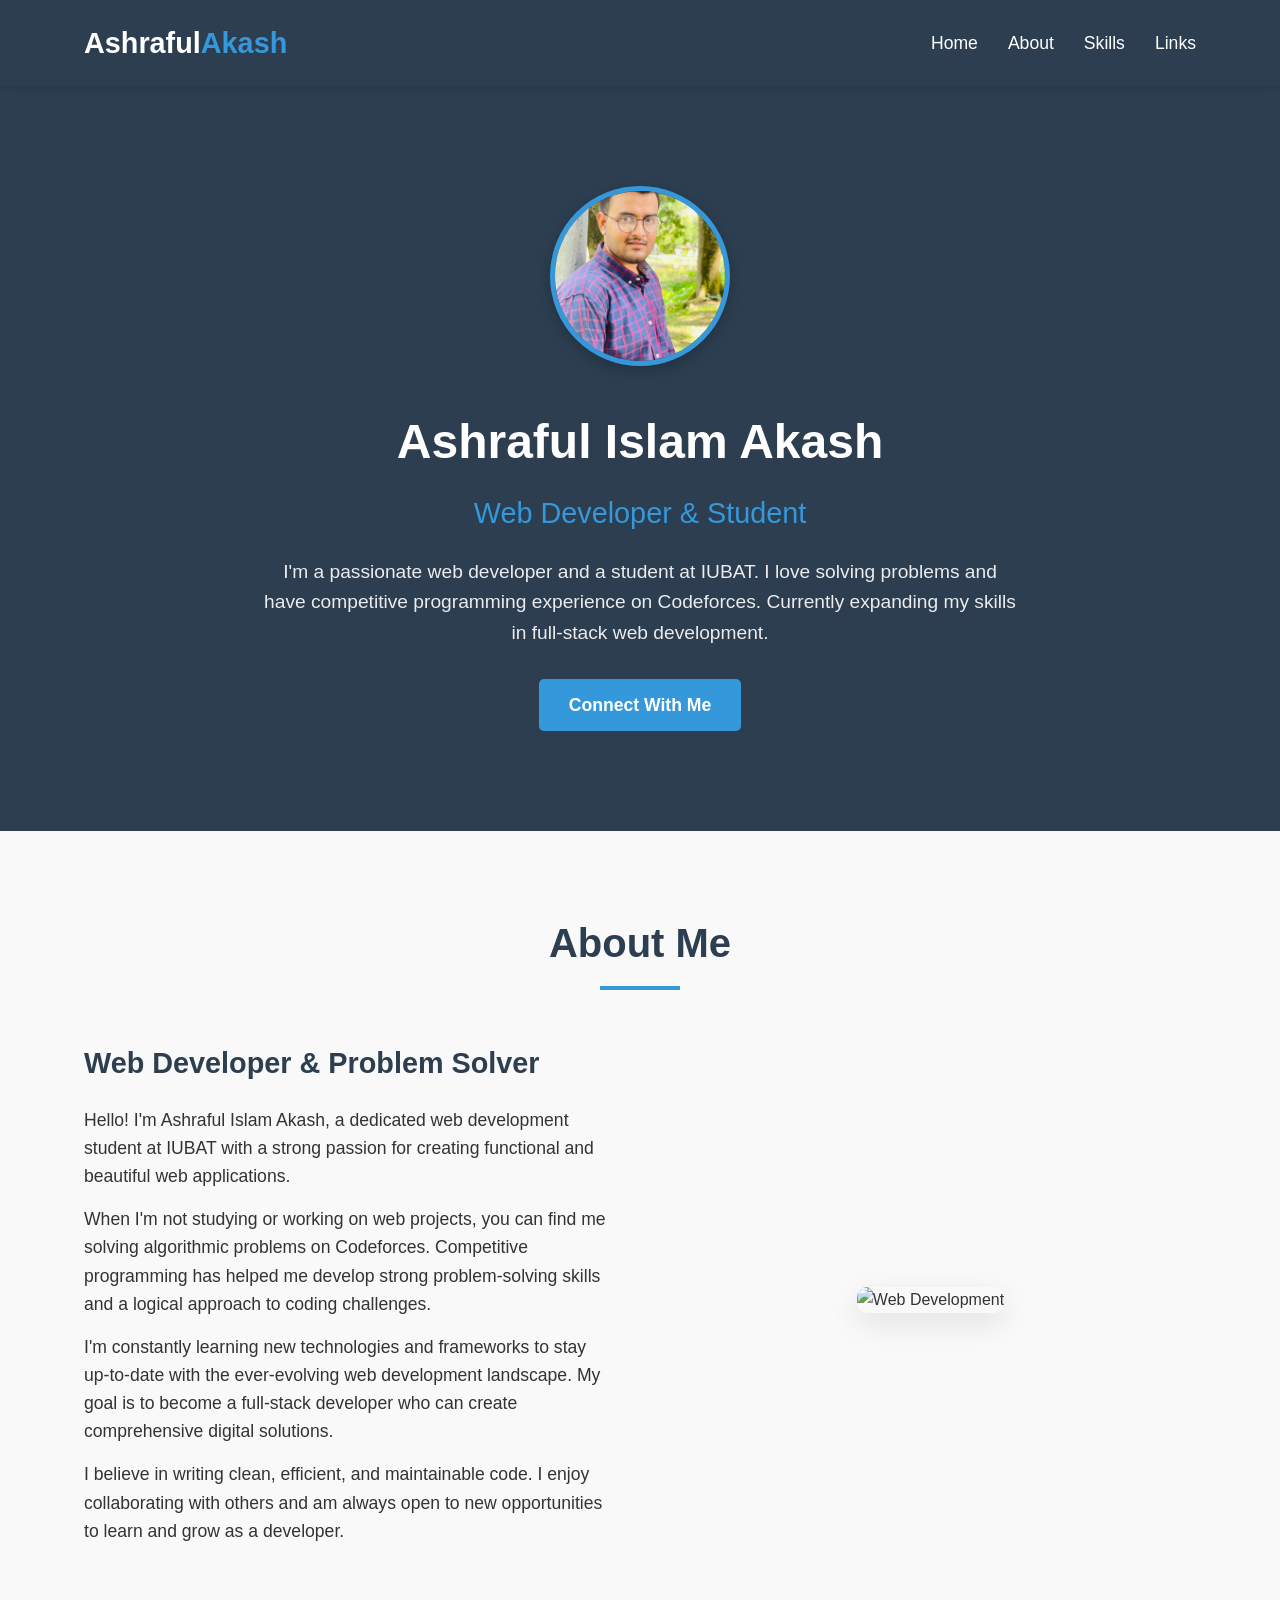
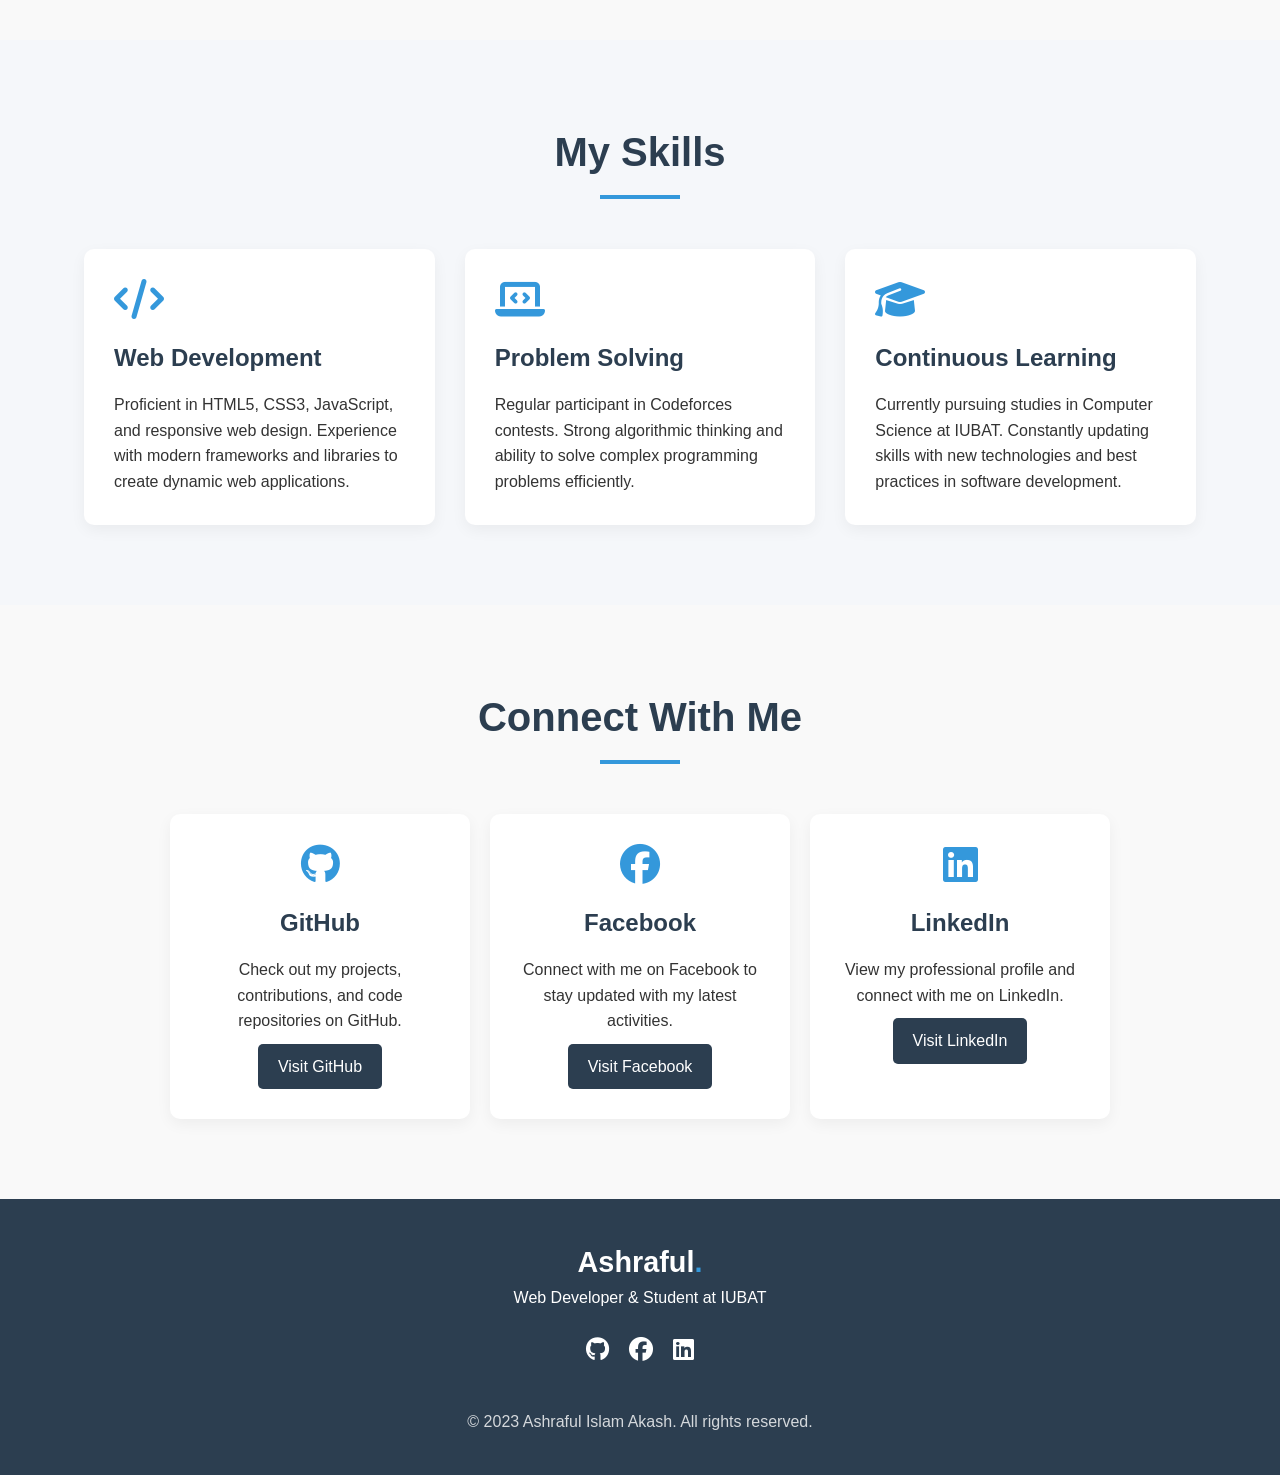
==== index.html @ 43c07199 "Update and rename portfilio.html to index.html" ====
<!DOCTYPE html>
<html lang="en">
<head>
    <meta charset="UTF-8">
    <meta name="viewport" content="width=device-width, initial-scale=1.0">
    <title>Ashraful Islam Akash | Web Developer</title>
    <link rel="stylesheet" href="https://cdnjs.cloudflare.com/ajax/libs/font-awesome/6.4.0/css/all.min.css">
    <style>
        * {
            margin: 0;
            padding: 0;
            box-sizing: border-box;
            font-family: 'Segoe UI', Tahoma, Geneva, Verdana, sans-serif;
        }

        :root {
            --primary-color: #2c3e50;
            --secondary-color: #3498db;
            --accent-color: #e74c3c;
            --light-color: #ecf0f1;
            --dark-color: #2c3e50;
        }

        body {
            line-height: 1.6;
            color: #333;
            background-color: #f9f9f9;
        }

        .container {
            width: 90%;
            max-width: 1200px;
            margin: 0 auto;
            padding: 0 20px;
        }

        /* Header & Navigation */
        header {
            background-color: var(--primary-color);
            color: white;
            padding: 20px 0;
            position: sticky;
            top: 0;
            z-index: 100;
            box-shadow: 0 2px 10px rgba(0, 0, 0, 0.1);
        }

        .header-container {
            display: flex;
            justify-content: space-between;
            align-items: center;
        }

        .logo {
            font-size: 1.8rem;
            font-weight: 700;
            color: white;
            text-decoration: none;
        }

        .logo span {
            color: var(--secondary-color);
        }

        nav ul {
            display: flex;
            list-style: none;
        }

        nav ul li {
            margin-left: 30px;
        }

        nav ul li a {
            color: white;
            text-decoration: none;
            font-weight: 500;
            transition: color 0.3s;
            font-size: 1.1rem;
        }

        nav ul li a:hover {
            color: var(--secondary-color);
        }

        .mobile-menu {
            display: none;
            font-size: 1.5rem;
            cursor: pointer;
        }

        /* Hero Section */
        .hero {
            padding: 100px 0;
            background: linear-gradient(135deg, var(--primary-color), var(--dark-color));
            color: white;
            text-align: center;
        }

        .hero-content {
            max-width: 800px;
            margin: 0 auto;
        }

        .profile-img {
            width: 180px;
            height: 180px;
            border-radius: 50%;
            object-fit: cover;
            border: 5px solid var(--secondary-color);
            margin-bottom: 30px;
            box-shadow: 0 5px 15px rgba(0, 0, 0, 0.2);
        }

        .hero h1 {
            font-size: 3rem;
            margin-bottom: 10px;
        }

        .hero h2 {
            font-size: 1.8rem;
            color: var(--secondary-color);
            margin-bottom: 20px;
            font-weight: 500;
        }

        .hero p {
            font-size: 1.2rem;
            margin-bottom: 30px;
            opacity: 0.9;
        }

        .btn {
            display: inline-block;
            background-color: var(--secondary-color);
            color: white;
            padding: 12px 30px;
            border-radius: 5px;
            text-decoration: none;
            font-weight: 600;
            transition: all 0.3s;
            border: none;
            cursor: pointer;
            font-size: 1.1rem;
        }

        .btn:hover {
            background-color: #2980b9;
            transform: translateY(-3px);
            box-shadow: 0 5px 15px rgba(0, 0, 0, 0.1);
        }

        /* Sections */
        section {
            padding: 80px 0;
        }

        .section-title {
            text-align: center;
            margin-bottom: 50px;
        }

        .section-title h2 {
            font-size: 2.5rem;
            color: var(--primary-color);
            position: relative;
            display: inline-block;
            padding-bottom: 15px;
        }

        .section-title h2::after {
            content: '';
            position: absolute;
            bottom: 0;
            left: 50%;
            transform: translateX(-50%);
            width: 80px;
            height: 4px;
            background-color: var(--secondary-color);
        }

        /* About Section */
        .about-content {
            display: flex;
            align-items: center;
            gap: 50px;
        }

        .about-text {
            flex: 1;
        }

        .about-text h3 {
            font-size: 1.8rem;
            margin-bottom: 20px;
            color: var(--primary-color);
        }

        .about-text p {
            margin-bottom: 15px;
            font-size: 1.1rem;
        }

        .about-image {
            flex: 1;
            text-align: center;
        }

        .about-image img {
            width: 100%;
            max-width: 400px;
            border-radius: 10px;
            box-shadow: 0 10px 30px rgba(0, 0, 0, 0.1);
        }

        /* Skills Section */
        .skills-container {
            display: grid;
            grid-template-columns: repeat(auto-fill, minmax(300px, 1fr));
            gap: 30px;
        }

        .skill-card {
            background-color: white;
            padding: 30px;
            border-radius: 10px;
            box-shadow: 0 5px 15px rgba(0, 0, 0, 0.05);
            transition: transform 0.3s;
        }

        .skill-card:hover {
            transform: translateY(-10px);
        }

        .skill-card i {
            font-size: 2.5rem;
            color: var(--secondary-color);
            margin-bottom: 20px;
        }

        .skill-card h3 {
            font-size: 1.5rem;
            margin-bottom: 15px;
            color: var(--primary-color);
        }

        /* Links Section */
        .links-container {
            display: flex;
            justify-content: center;
            flex-wrap: wrap;
            gap: 20px;
        }

        .link-card {
            background-color: white;
            padding: 30px;
            border-radius: 10px;
            box-shadow: 0 5px 15px rgba(0, 0, 0, 0.05);
            text-align: center;
            width: 300px;
            transition: transform 0.3s;
        }

        .link-card:hover {
            transform: translateY(-10px);
        }

        .link-card i {
            font-size: 2.5rem;
            margin-bottom: 20px;
            color: var(--secondary-color);
        }

        .link-card h3 {
            font-size: 1.5rem;
            margin-bottom: 15px;
            color: var(--primary-color);
        }

        .link-card a {
            display: inline-block;
            background-color: var(--primary-color);
            color: white;
            padding: 10px 20px;
            border-radius: 5px;
            text-decoration: none;
            transition: background-color 0.3s;
            margin-top: 10px;
        }

        .link-card a:hover {
            background-color: var(--secondary-color);
        }

        /* Footer */
        footer {
            background-color: var(--primary-color);
            color: white;
            padding: 40px 0;
            text-align: center;
        }

        .footer-content {
            display: flex;
            flex-direction: column;
            align-items: center;
        }

        .social-links {
            display: flex;
            gap: 20px;
            margin: 20px 0;
        }

        .social-links a {
            color: white;
            font-size: 1.5rem;
            transition: color 0.3s;
        }

        .social-links a:hover {
            color: var(--secondary-color);
        }

        .copyright {
            margin-top: 20px;
            opacity: 0.8;
        }

        /* Responsive Design */
        @media (max-width: 992px) {
            .about-content {
                flex-direction: column;
            }
            
            .about-image {
                order: -1;
            }
            
            .hero h1 {
                font-size: 2.5rem;
            }
            
            .hero h2 {
                font-size: 1.5rem;
            }
        }

        @media (max-width: 768px) {
            nav ul {
                display: none;
                position: absolute;
                top: 100%;
                left: 0;
                width: 100%;
                background-color: var(--primary-color);
                flex-direction: column;
                padding: 20px;
                box-shadow: 0 5px 10px rgba(0, 0, 0, 0.1);
            }
            
            nav ul.active {
                display: flex;
            }
            
            nav ul li {
                margin: 10px 0;
                margin-left: 0;
            }
            
            .mobile-menu {
                display: block;
            }
            
            .hero {
                padding: 80px 0;
            }
            
            section {
                padding: 60px 0;
            }
        }

        @media (max-width: 576px) {
            .hero h1 {
                font-size: 2rem;
            }
            
            .hero h2 {
                font-size: 1.3rem;
            }
            
            .section-title h2 {
                font-size: 2rem;
            }
            
            .link-card {
                width: 100%;
            }
        }
    </style>
</head>
<body>
    <!-- Header & Navigation -->
    <header>
        <div class="container header-container">
            <a href="#" class="logo">Ashraful<span>Akash</span></a>
            <div class="mobile-menu">
                <i class="fas fa-bars"></i>
            </div>
            <nav>
                <ul>
                    <li><a href="#home">Home</a></li>
                    <li><a href="#about">About</a></li>
                    <li><a href="#skills">Skills</a></li>
                    <li><a href="#links">Links</a></li>
                </ul>
            </nav>
        </div>
    </header>

    <!-- Hero Section -->
    <section class="hero" id="home">
        <div class="container hero-content">
            <img src="./akash.jpg" alt="Ashraful Islam Akash" class="profile-img">
            <h1>Ashraful Islam Akash</h1>
            <h2>Web Developer & Student</h2>
            <p>I'm a passionate web developer and a student at IUBAT. I love solving problems and have competitive programming experience on Codeforces. Currently expanding my skills in full-stack web development.</p>
            <a href="#links" class="btn">Connect With Me</a>
        </div>
    </section>

    <!-- About Section -->
    <section id="about">
        <div class="container">
            <div class="section-title">
                <h2>About Me</h2>
            </div>
            <div class="about-content">
                <div class="about-text">
                    <h3>Web Developer & Problem Solver</h3>
                    <p>Hello! I'm Ashraful Islam Akash, a dedicated web development student at IUBAT with a strong passion for creating functional and beautiful web applications.</p>
                    <p>When I'm not studying or working on web projects, you can find me solving algorithmic problems on Codeforces. Competitive programming has helped me develop strong problem-solving skills and a logical approach to coding challenges.</p>
                    <p>I'm constantly learning new technologies and frameworks to stay up-to-date with the ever-evolving web development landscape. My goal is to become a full-stack developer who can create comprehensive digital solutions.</p>
                    <p>I believe in writing clean, efficient, and maintainable code. I enjoy collaborating with others and am always open to new opportunities to learn and grow as a developer.</p>
                </div>
                <div class="about-image">
                    <img src="https://images.unsplash.com/photo-1517077304055-6e89abbf09b0?ixlib=rb-4.0.3&ixid=M3wxMjA3fDB8MHxwaG90by1wYWdlfHx8fGVufDB8fHx8fA%3D%3D&auto=format&fit=crop&w=1000&q=80" alt="Web Development">
                </div>
            </div>
        </div>
    </section>

    <!-- Skills Section -->
    <section id="skills" style="background-color: #f5f7fa;">
        <div class="container">
            <div class="section-title">
                <h2>My Skills</h2>
            </div>
            <div class="skills-container">
                <div class="skill-card">
                    <i class="fas fa-code"></i>
                    <h3>Web Development</h3>
                    <p>Proficient in HTML5, CSS3, JavaScript, and responsive web design. Experience with modern frameworks and libraries to create dynamic web applications.</p>
                </div>
                <div class="skill-card">
                    <i class="fas fa-laptop-code"></i>
                    <h3>Problem Solving</h3>
                    <p>Regular participant in Codeforces contests. Strong algorithmic thinking and ability to solve complex programming problems efficiently.</p>
                </div>
                <div class="skill-card">
                    <i class="fas fa-graduation-cap"></i>
                    <h3>Continuous Learning</h3>
                    <p>Currently pursuing studies in Computer Science at IUBAT. Constantly updating skills with new technologies and best practices in software development.</p>
                </div>
            </div>
        </div>
    </section>

    <!-- Links Section -->
    <section id="links">
        <div class="container">
            <div class="section-title">
                <h2>Connect With Me</h2>
            </div>
            <div class="links-container">
                <div class="link-card">
                    <i class="fab fa-github"></i>
                    <h3>GitHub</h3>
                    <p>Check out my projects, contributions, and code repositories on GitHub.</p>
                    <a href="https://github.com/Ashraful-akash467" target="_blank">Visit GitHub</a>
                </div>
                <div class="link-card">
                    <i class="fab fa-facebook"></i>
                    <h3>Facebook</h3>
                    <p>Connect with me on Facebook to stay updated with my latest activities.</p>
                    <a href="https://www.facebook.com/share/1Ar2XKt6it/" target="_blank">Visit Facebook</a>
                </div>
                <div class="link-card">
                    <i class="fab fa-linkedin"></i>
                    <h3>LinkedIn</h3>
                    <p>View my professional profile and connect with me on LinkedIn.</p>
                    <a href="https://www.linkedin.com/in/ashraful-islam-akash-387906253?utm_source=share&utm_campaign=share_via&utm_content=profile&utm_medium=android_app" target="_blank">Visit LinkedIn</a>
                </div>
            </div>
        </div>
    </section>

    <!-- Footer -->
    <footer>
        <div class="container">
            <div class="footer-content">
                <a href="#" class="logo">Ashraful<span>.</span></a>
                <p>Web Developer & Student at IUBAT</p>
                <div class="social-links">
                    <a href="https://github.com/Ashraful-akash467" target="_blank"><i class="fab fa-github"></i></a>
                    <a href="https://www.facebook.com/share/1Ar2XKt6it/" target="_blank"><i class="fab fa-facebook"></i></a>
                    <a href="https://www.linkedin.com/in/ashraful-islam-akash-387906253?utm_source=share&utm_campaign=share_via&utm_content=profile&utm_medium=android_app" target="_blank"><i class="fab fa-linkedin"></i></a>
                </div>
                <p class="copyright">&copy; 2023 Ashraful Islam Akash. All rights reserved.</p>
            </div>
        </div>
    </footer>

    <script>
        // Mobile menu toggle
        document.querySelector('.mobile-menu').addEventListener('click', function() {
            document.querySelector('nav ul').classList.toggle('active');
        });

        // Close mobile menu when clicking on a link
        document.querySelectorAll('nav ul li a').forEach(link => {
            link.addEventListener('click', function() {
                document.querySelector('nav ul').classList.remove('active');
            });
        });

        // Smooth scrolling for navigation links
        document.querySelectorAll('a[href^="#"]').forEach(anchor => {
            anchor.addEventListener('click', function(e) {
                e.preventDefault();
                
                const targetId = this.getAttribute('href');
                if(targetId === '#') return;
                
                const targetElement = document.querySelector(targetId);
                if(targetElement) {
                    window.scrollTo({
                        top: targetElement.offsetTop - 80,
                        behavior: 'smooth'
                    });
                }
            });
        });
    </script>
</body>
</html>
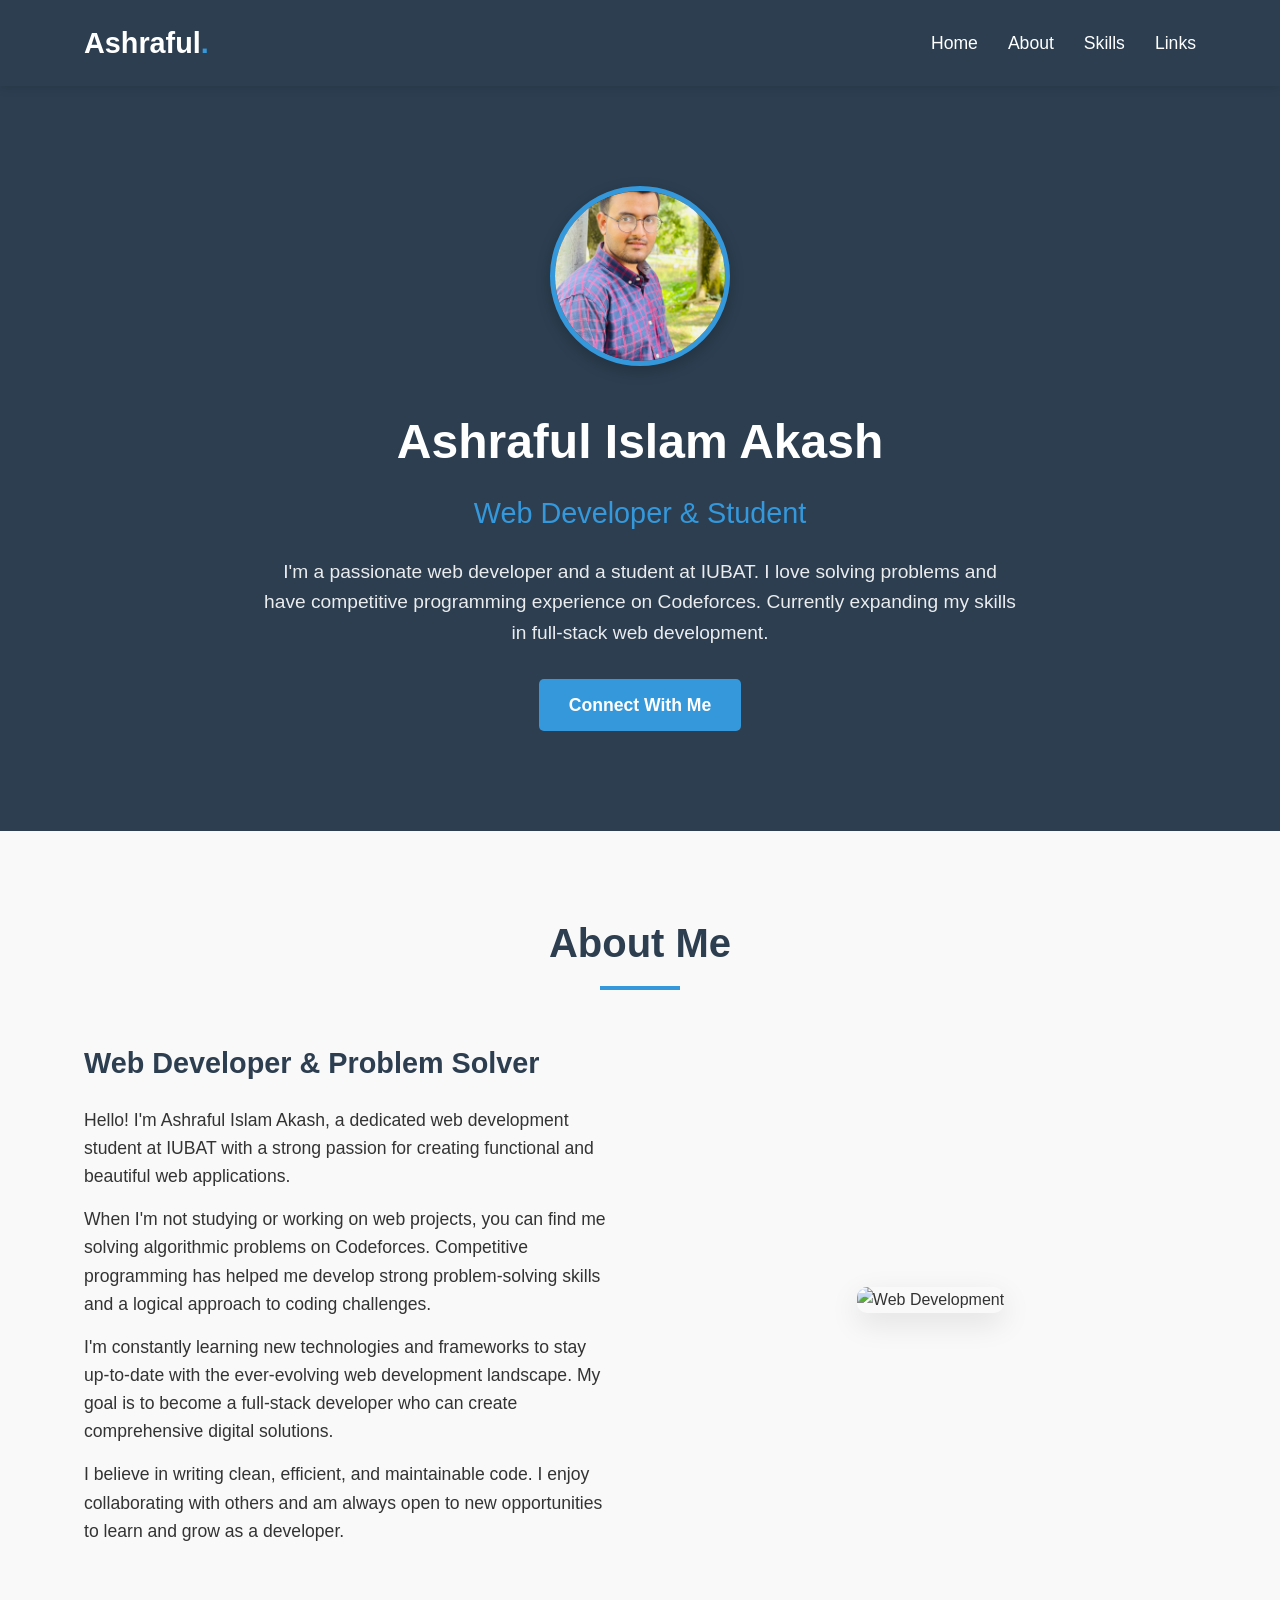
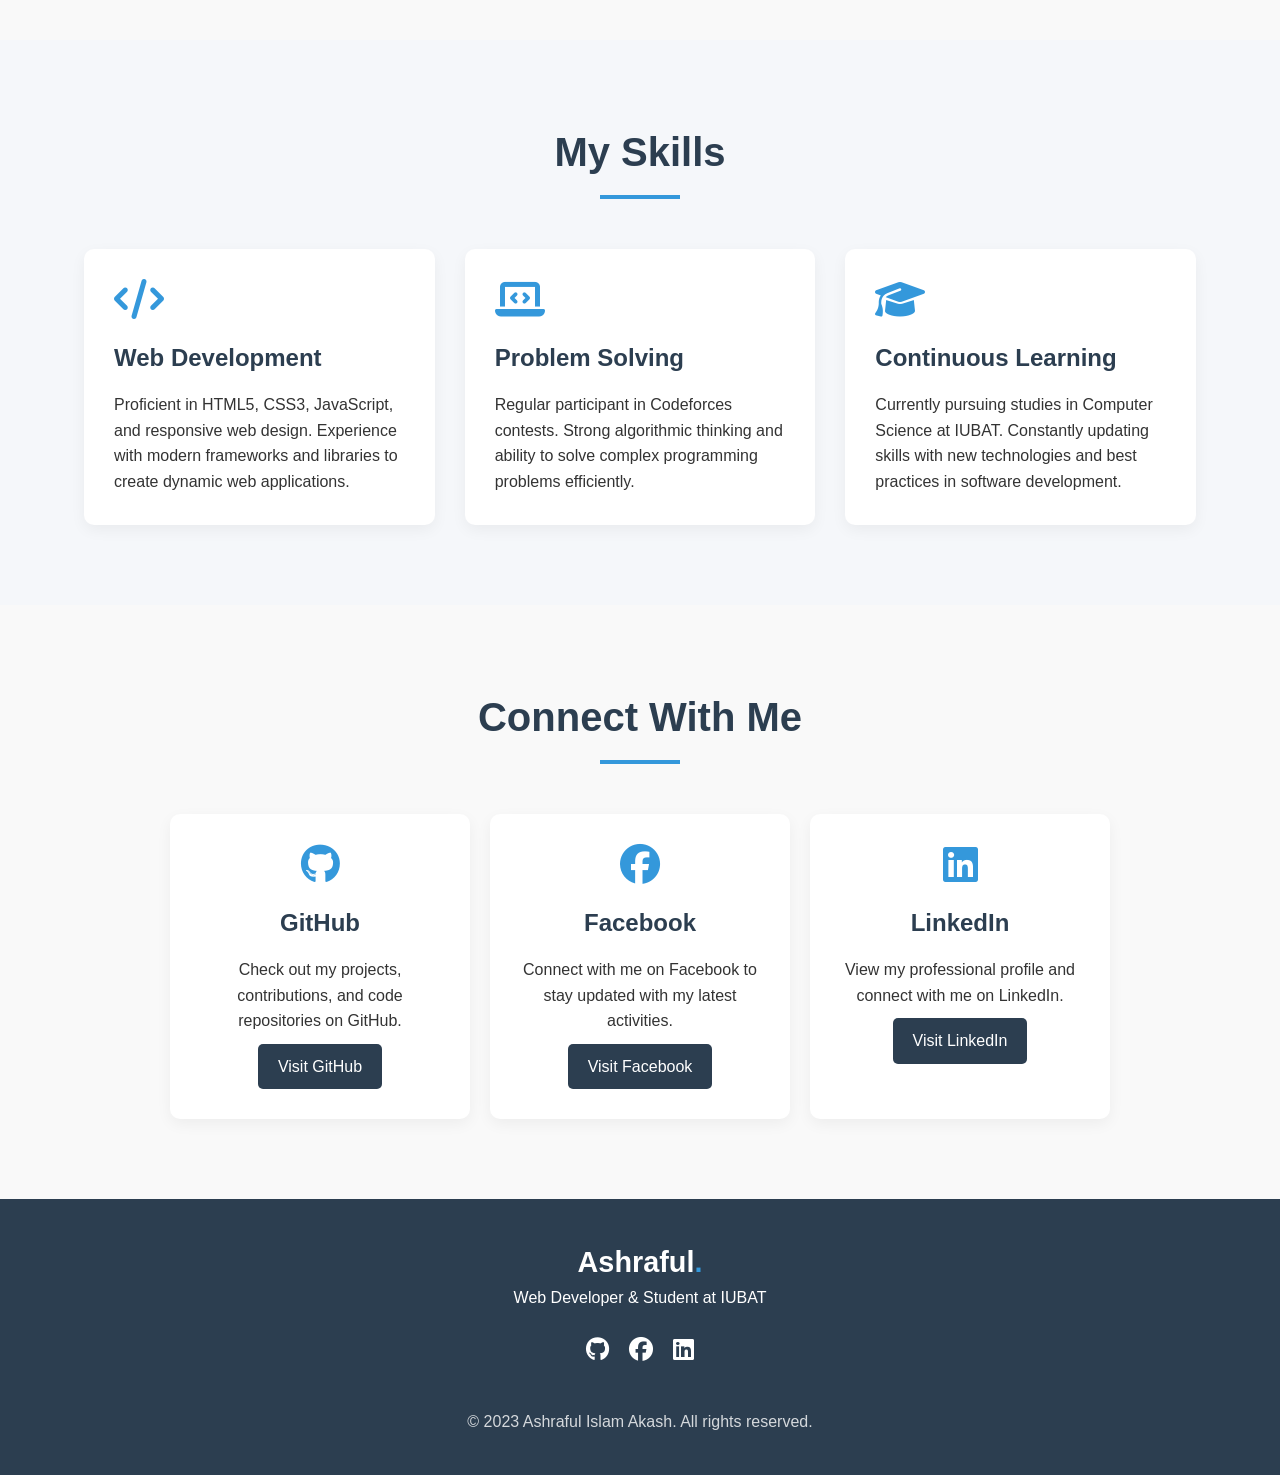
==== commit acd942e0: "Fix HTML encoding issues in index.html" ====
--- a/index.html
+++ b/index.html
@@ -405,7 +405,7 @@
     <!-- Header & Navigation -->
     <header>
         <div class="container header-container">
-            <a href="#" class="logo">Ashraful<span>Akash</span></a>
+            <a href="#" class="logo">Ashraful<span>.</span></a>
             <div class="mobile-menu">
                 <i class="fas fa-bars"></i>
             </div>
@@ -556,3 +556,4 @@
     </script>
 </body>
 </html>
+
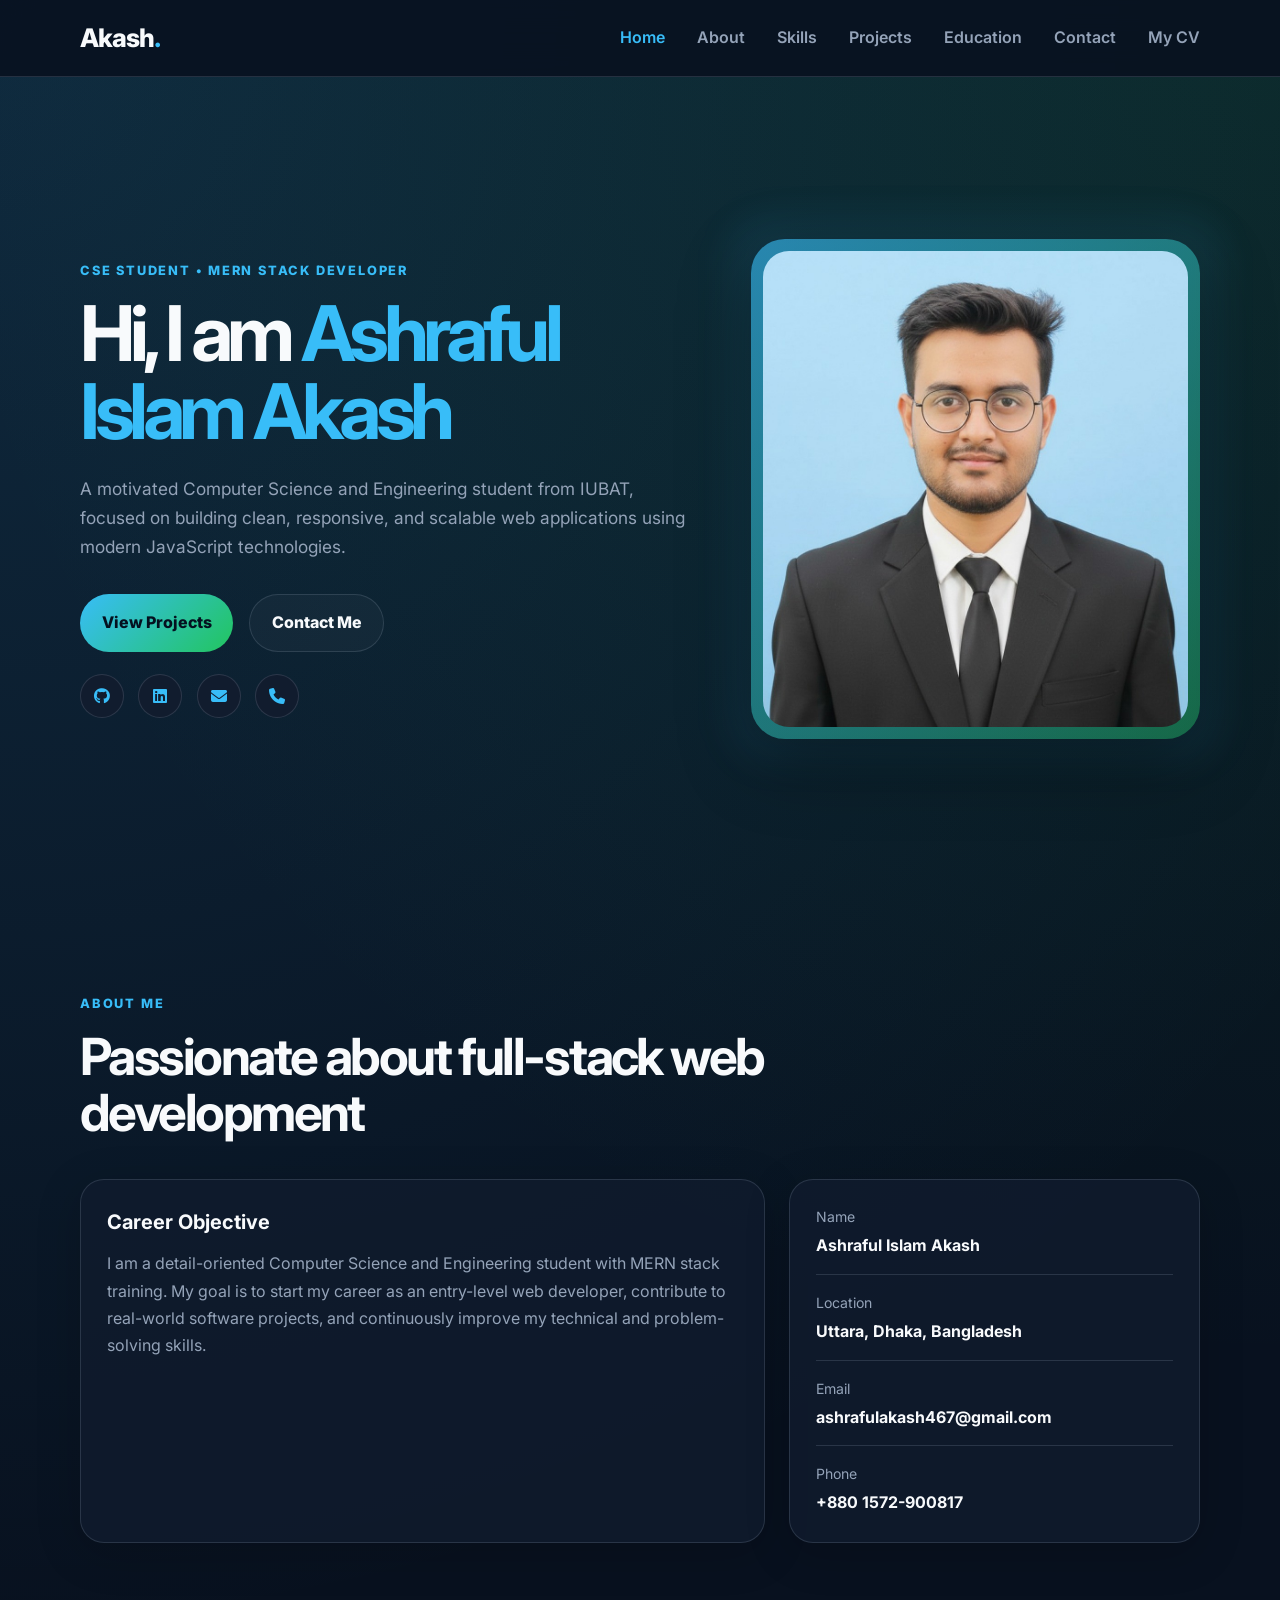
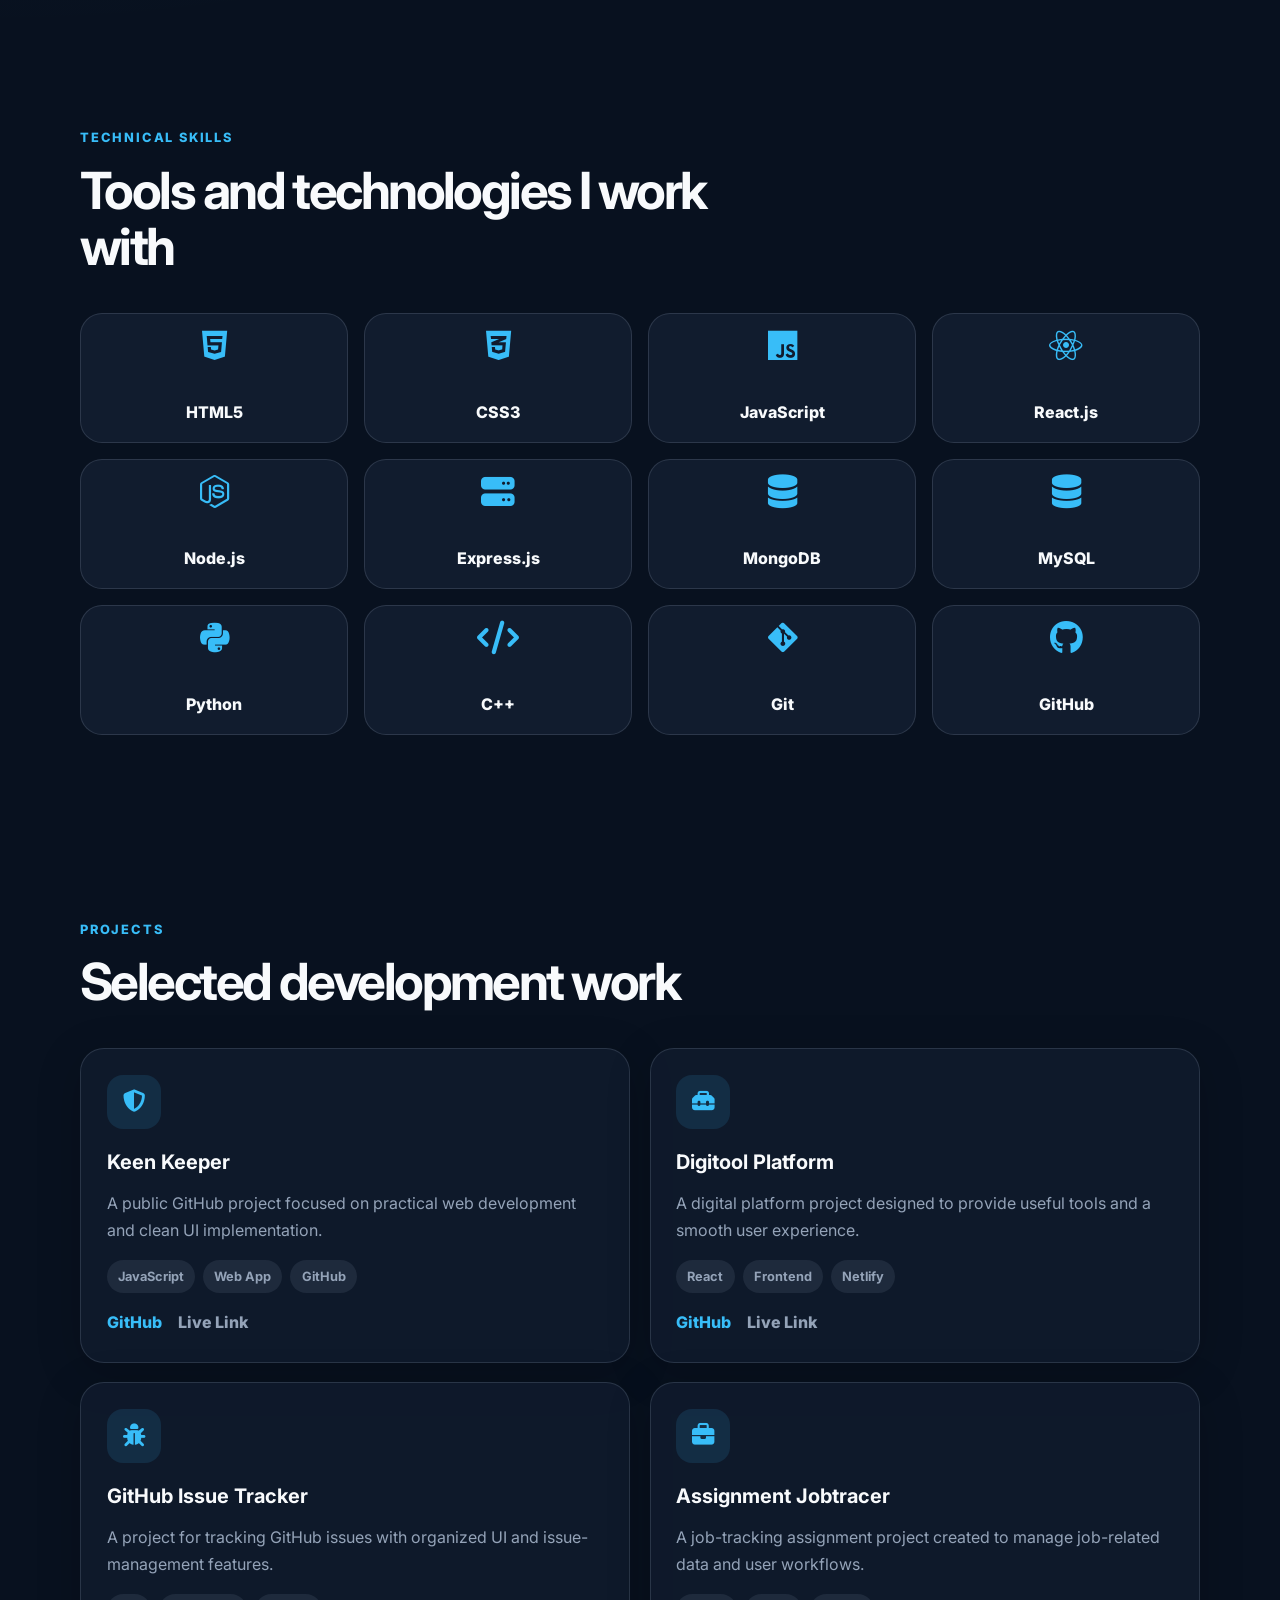
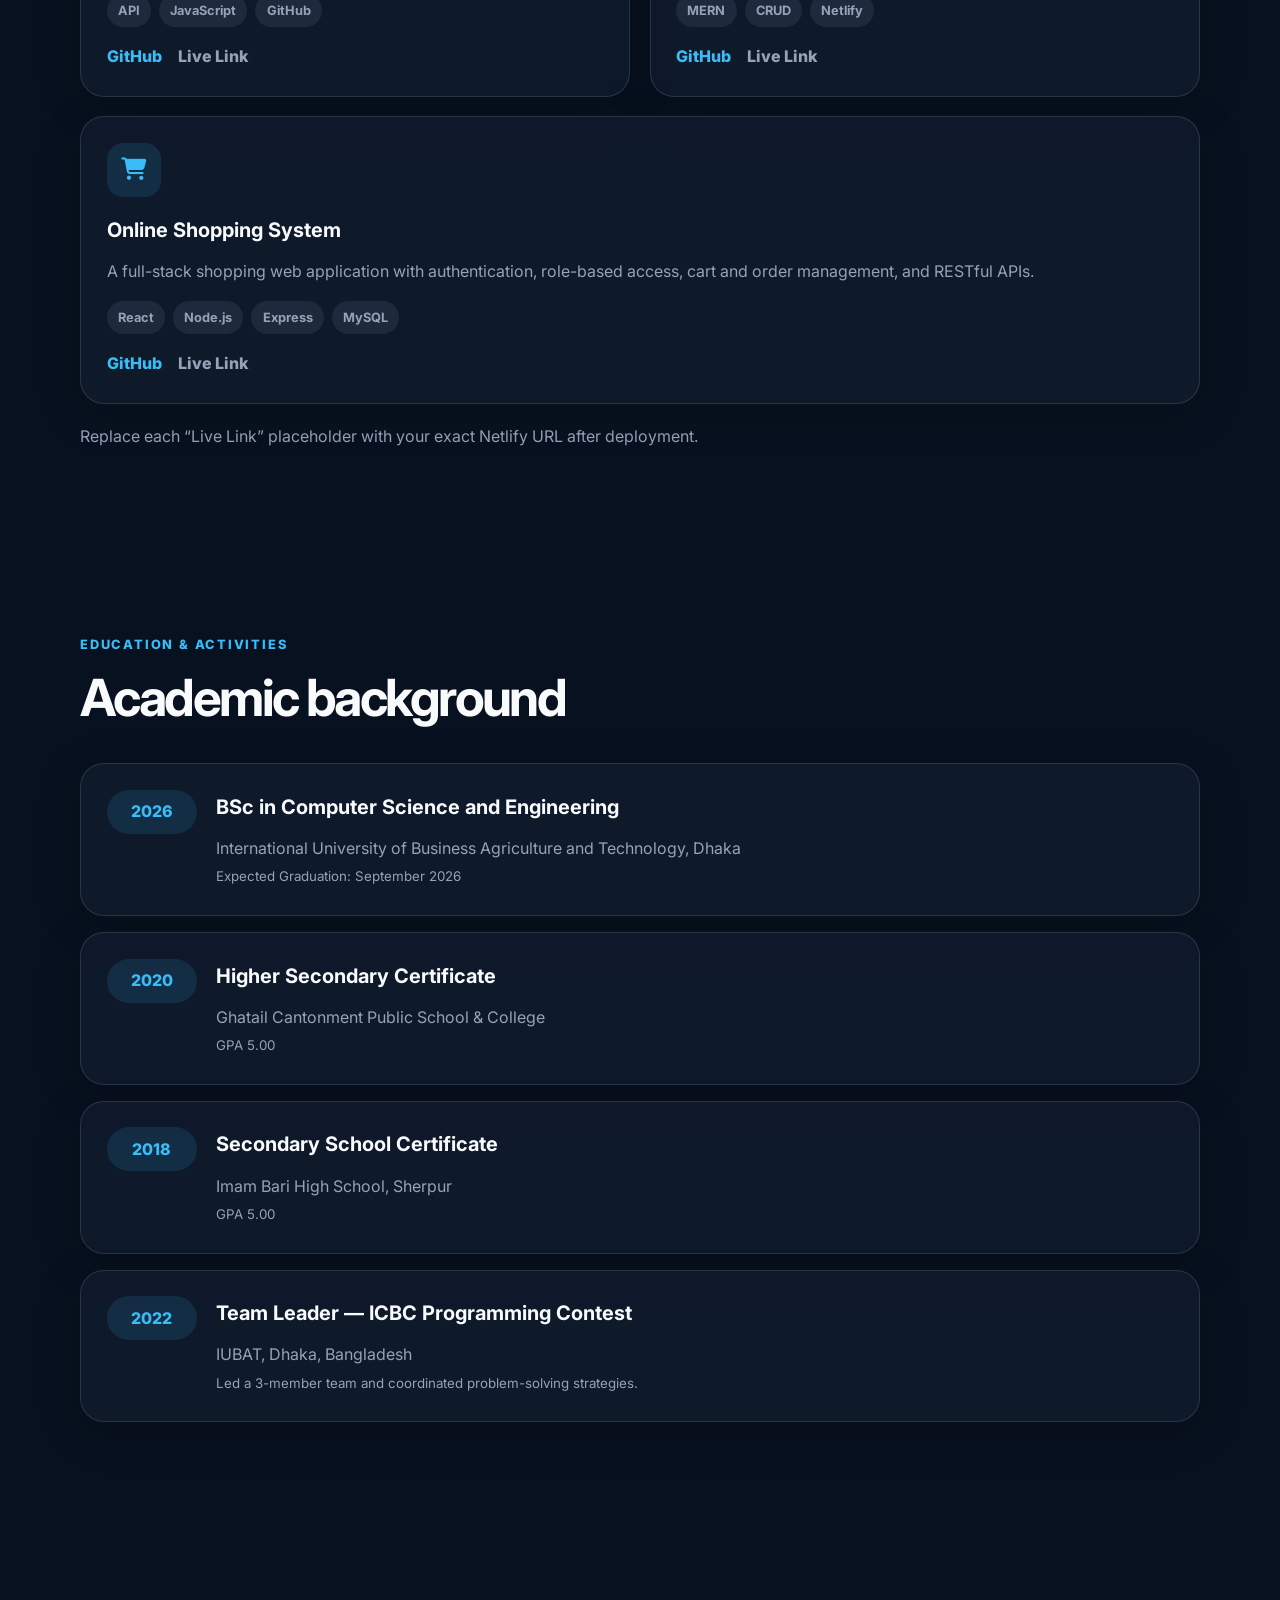
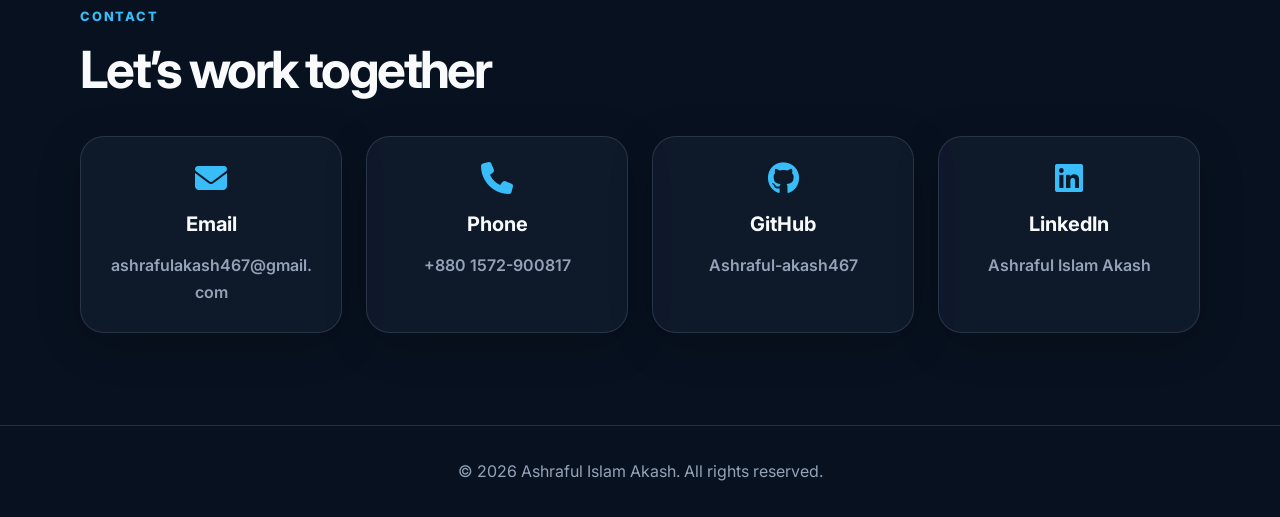
==== commit 3c9eca3a: "This Is My Portfolio" ====
--- a/index.html
+++ b/index.html
@@ -1,559 +1,297 @@
-<!DOCTYPE html>
-<html lang="en">
-<head>
-    <meta charset="UTF-8">
-    <meta name="viewport" content="width=device-width, initial-scale=1.0">
-    <title>Ashraful Islam Akash | Web Developer</title>
-    <link rel="stylesheet" href="https://cdnjs.cloudflare.com/ajax/libs/font-awesome/6.4.0/css/all.min.css">
-    <style>
-        * {
-            margin: 0;
-            padding: 0;
-            box-sizing: border-box;
-            font-family: 'Segoe UI', Tahoma, Geneva, Verdana, sans-serif;
-        }
-
-        :root {
-            --primary-color: #2c3e50;
-            --secondary-color: #3498db;
-            --accent-color: #e74c3c;
-            --light-color: #ecf0f1;
-            --dark-color: #2c3e50;
-        }
-
-        body {
-            line-height: 1.6;
-            color: #333;
-            background-color: #f9f9f9;
-        }
-
-        .container {
-            width: 90%;
-            max-width: 1200px;
-            margin: 0 auto;
-            padding: 0 20px;
-        }
-
-        /* Header & Navigation */
-        header {
-            background-color: var(--primary-color);
-            color: white;
-            padding: 20px 0;
-            position: sticky;
-            top: 0;
-            z-index: 100;
-            box-shadow: 0 2px 10px rgba(0, 0, 0, 0.1);
-        }
-
-        .header-container {
-            display: flex;
-            justify-content: space-between;
-            align-items: center;
-        }
-
-        .logo {
-            font-size: 1.8rem;
-            font-weight: 700;
-            color: white;
-            text-decoration: none;
-        }
-
-        .logo span {
-            color: var(--secondary-color);
-        }
-
-        nav ul {
-            display: flex;
-            list-style: none;
-        }
-
-        nav ul li {
-            margin-left: 30px;
-        }
-
-        nav ul li a {
-            color: white;
-            text-decoration: none;
-            font-weight: 500;
-            transition: color 0.3s;
-            font-size: 1.1rem;
-        }
-
-        nav ul li a:hover {
-            color: var(--secondary-color);
-        }
-
-        .mobile-menu {
-            display: none;
-            font-size: 1.5rem;
-            cursor: pointer;
-        }
-
-        /* Hero Section */
-        .hero {
-            padding: 100px 0;
-            background: linear-gradient(135deg, var(--primary-color), var(--dark-color));
-            color: white;
-            text-align: center;
-        }
-
-        .hero-content {
-            max-width: 800px;
-            margin: 0 auto;
-        }
-
-        .profile-img {
-            width: 180px;
-            height: 180px;
-            border-radius: 50%;
-            object-fit: cover;
-            border: 5px solid var(--secondary-color);
-            margin-bottom: 30px;
-            box-shadow: 0 5px 15px rgba(0, 0, 0, 0.2);
-        }
-
-        .hero h1 {
-            font-size: 3rem;
-            margin-bottom: 10px;
-        }
-
-        .hero h2 {
-            font-size: 1.8rem;
-            color: var(--secondary-color);
-            margin-bottom: 20px;
-            font-weight: 500;
-        }
-
-        .hero p {
-            font-size: 1.2rem;
-            margin-bottom: 30px;
-            opacity: 0.9;
-        }
-
-        .btn {
-            display: inline-block;
-            background-color: var(--secondary-color);
-            color: white;
-            padding: 12px 30px;
-            border-radius: 5px;
-            text-decoration: none;
-            font-weight: 600;
-            transition: all 0.3s;
-            border: none;
-            cursor: pointer;
-            font-size: 1.1rem;
-        }
-
-        .btn:hover {
-            background-color: #2980b9;
-            transform: translateY(-3px);
-            box-shadow: 0 5px 15px rgba(0, 0, 0, 0.1);
-        }
-
-        /* Sections */
-        section {
-            padding: 80px 0;
-        }
-
-        .section-title {
-            text-align: center;
-            margin-bottom: 50px;
-        }
-
-        .section-title h2 {
-            font-size: 2.5rem;
-            color: var(--primary-color);
-            position: relative;
-            display: inline-block;
-            padding-bottom: 15px;
-        }
-
-        .section-title h2::after {
-            content: '';
-            position: absolute;
-            bottom: 0;
-            left: 50%;
-            transform: translateX(-50%);
-            width: 80px;
-            height: 4px;
-            background-color: var(--secondary-color);
-        }
-
-        /* About Section */
-        .about-content {
-            display: flex;
-            align-items: center;
-            gap: 50px;
-        }
-
-        .about-text {
-            flex: 1;
-        }
-
-        .about-text h3 {
-            font-size: 1.8rem;
-            margin-bottom: 20px;
-            color: var(--primary-color);
-        }
-
-        .about-text p {
-            margin-bottom: 15px;
-            font-size: 1.1rem;
-        }
-
-        .about-image {
-            flex: 1;
-            text-align: center;
-        }
-
-        .about-image img {
-            width: 100%;
-            max-width: 400px;
-            border-radius: 10px;
-            box-shadow: 0 10px 30px rgba(0, 0, 0, 0.1);
-        }
-
-        /* Skills Section */
-        .skills-container {
-            display: grid;
-            grid-template-columns: repeat(auto-fill, minmax(300px, 1fr));
-            gap: 30px;
-        }
-
-        .skill-card {
-            background-color: white;
-            padding: 30px;
-            border-radius: 10px;
-            box-shadow: 0 5px 15px rgba(0, 0, 0, 0.05);
-            transition: transform 0.3s;
-        }
-
-        .skill-card:hover {
-            transform: translateY(-10px);
-        }
-
-        .skill-card i {
-            font-size: 2.5rem;
-            color: var(--secondary-color);
-            margin-bottom: 20px;
-        }
-
-        .skill-card h3 {
-            font-size: 1.5rem;
-            margin-bottom: 15px;
-            color: var(--primary-color);
-        }
-
-        /* Links Section */
-        .links-container {
-            display: flex;
-            justify-content: center;
-            flex-wrap: wrap;
-            gap: 20px;
-        }
-
-        .link-card {
-            background-color: white;
-            padding: 30px;
-            border-radius: 10px;
-            box-shadow: 0 5px 15px rgba(0, 0, 0, 0.05);
-            text-align: center;
-            width: 300px;
-            transition: transform 0.3s;
-        }
-
-        .link-card:hover {
-            transform: translateY(-10px);
-        }
-
-        .link-card i {
-            font-size: 2.5rem;
-            margin-bottom: 20px;
-            color: var(--secondary-color);
-        }
-
-        .link-card h3 {
-            font-size: 1.5rem;
-            margin-bottom: 15px;
-            color: var(--primary-color);
-        }
-
-        .link-card a {
-            display: inline-block;
-            background-color: var(--primary-color);
-            color: white;
-            padding: 10px 20px;
-            border-radius: 5px;
-            text-decoration: none;
-            transition: background-color 0.3s;
-            margin-top: 10px;
-        }
-
-        .link-card a:hover {
-            background-color: var(--secondary-color);
-        }
-
-        /* Footer */
-        footer {
-            background-color: var(--primary-color);
-            color: white;
-            padding: 40px 0;
-            text-align: center;
-        }
-
-        .footer-content {
-            display: flex;
-            flex-direction: column;
-            align-items: center;
-        }
-
-        .social-links {
-            display: flex;
-            gap: 20px;
-            margin: 20px 0;
-        }
-
-        .social-links a {
-            color: white;
-            font-size: 1.5rem;
-            transition: color 0.3s;
-        }
-
-        .social-links a:hover {
-            color: var(--secondary-color);
-        }
-
-        .copyright {
-            margin-top: 20px;
-            opacity: 0.8;
-        }
-
-        /* Responsive Design */
-        @media (max-width: 992px) {
-            .about-content {
-                flex-direction: column;
-            }
-            
-            .about-image {
-                order: -1;
-            }
-            
-            .hero h1 {
-                font-size: 2.5rem;
-            }
-            
-            .hero h2 {
-                font-size: 1.5rem;
-            }
-        }
-
-        @media (max-width: 768px) {
-            nav ul {
-                display: none;
-                position: absolute;
-                top: 100%;
-                left: 0;
-                width: 100%;
-                background-color: var(--primary-color);
-                flex-direction: column;
-                padding: 20px;
-                box-shadow: 0 5px 10px rgba(0, 0, 0, 0.1);
-            }
-            
-            nav ul.active {
-                display: flex;
-            }
-            
-            nav ul li {
-                margin: 10px 0;
-                margin-left: 0;
-            }
-            
-            .mobile-menu {
-                display: block;
-            }
-            
-            .hero {
-                padding: 80px 0;
-            }
-            
-            section {
-                padding: 60px 0;
-            }
-        }
-
-        @media (max-width: 576px) {
-            .hero h1 {
-                font-size: 2rem;
-            }
-            
-            .hero h2 {
-                font-size: 1.3rem;
-            }
-            
-            .section-title h2 {
-                font-size: 2rem;
-            }
-            
-            .link-card {
-                width: 100%;
-            }
-        }
-    </style>
-</head>
-<body>
-    <!-- Header & Navigation -->
-    <header>
-        <div class="container header-container">
-            <a href="#" class="logo">Ashraful<span>.</span></a>
-            <div class="mobile-menu">
-                <i class="fas fa-bars"></i>
-            </div>
-            <nav>
-                <ul>
-                    <li><a href="#home">Home</a></li>
-                    <li><a href="#about">About</a></li>
-                    <li><a href="#skills">Skills</a></li>
-                    <li><a href="#links">Links</a></li>
-                </ul>
-            </nav>
-        </div>
-    </header>
-
-    <!-- Hero Section -->
-    <section class="hero" id="home">
-        <div class="container hero-content">
-            <img src="./akash.jpg" alt="Ashraful Islam Akash" class="profile-img">
-            <h1>Ashraful Islam Akash</h1>
-            <h2>Web Developer & Student</h2>
-            <p>I'm a passionate web developer and a student at IUBAT. I love solving problems and have competitive programming experience on Codeforces. Currently expanding my skills in full-stack web development.</p>
-            <a href="#links" class="btn">Connect With Me</a>
-        </div>
-    </section>
-
-    <!-- About Section -->
-    <section id="about">
-        <div class="container">
-            <div class="section-title">
-                <h2>About Me</h2>
-            </div>
-            <div class="about-content">
-                <div class="about-text">
-                    <h3>Web Developer & Problem Solver</h3>
-                    <p>Hello! I'm Ashraful Islam Akash, a dedicated web development student at IUBAT with a strong passion for creating functional and beautiful web applications.</p>
-                    <p>When I'm not studying or working on web projects, you can find me solving algorithmic problems on Codeforces. Competitive programming has helped me develop strong problem-solving skills and a logical approach to coding challenges.</p>
-                    <p>I'm constantly learning new technologies and frameworks to stay up-to-date with the ever-evolving web development landscape. My goal is to become a full-stack developer who can create comprehensive digital solutions.</p>
-                    <p>I believe in writing clean, efficient, and maintainable code. I enjoy collaborating with others and am always open to new opportunities to learn and grow as a developer.</p>
-                </div>
-                <div class="about-image">
-                    <img src="https://images.unsplash.com/photo-1517077304055-6e89abbf09b0?ixlib=rb-4.0.3&ixid=M3wxMjA3fDB8MHxwaG90by1wYWdlfHx8fGVufDB8fHx8fA%3D%3D&auto=format&fit=crop&w=1000&q=80" alt="Web Development">
-                </div>
-            </div>
-        </div>
-    </section>
-
-    <!-- Skills Section -->
-    <section id="skills" style="background-color: #f5f7fa;">
-        <div class="container">
-            <div class="section-title">
-                <h2>My Skills</h2>
-            </div>
-            <div class="skills-container">
-                <div class="skill-card">
-                    <i class="fas fa-code"></i>
-                    <h3>Web Development</h3>
-                    <p>Proficient in HTML5, CSS3, JavaScript, and responsive web design. Experience with modern frameworks and libraries to create dynamic web applications.</p>
-                </div>
-                <div class="skill-card">
-                    <i class="fas fa-laptop-code"></i>
-                    <h3>Problem Solving</h3>
-                    <p>Regular participant in Codeforces contests. Strong algorithmic thinking and ability to solve complex programming problems efficiently.</p>
-                </div>
-                <div class="skill-card">
-                    <i class="fas fa-graduation-cap"></i>
-                    <h3>Continuous Learning</h3>
-                    <p>Currently pursuing studies in Computer Science at IUBAT. Constantly updating skills with new technologies and best practices in software development.</p>
-                </div>
-            </div>
-        </div>
-    </section>
-
-    <!-- Links Section -->
-    <section id="links">
-        <div class="container">
-            <div class="section-title">
-                <h2>Connect With Me</h2>
-            </div>
-            <div class="links-container">
-                <div class="link-card">
-                    <i class="fab fa-github"></i>
-                    <h3>GitHub</h3>
-                    <p>Check out my projects, contributions, and code repositories on GitHub.</p>
-                    <a href="https://github.com/Ashraful-akash467" target="_blank">Visit GitHub</a>
-                </div>
-                <div class="link-card">
-                    <i class="fab fa-facebook"></i>
-                    <h3>Facebook</h3>
-                    <p>Connect with me on Facebook to stay updated with my latest activities.</p>
-                    <a href="https://www.facebook.com/share/1Ar2XKt6it/" target="_blank">Visit Facebook</a>
-                </div>
-                <div class="link-card">
-                    <i class="fab fa-linkedin"></i>
-                    <h3>LinkedIn</h3>
-                    <p>View my professional profile and connect with me on LinkedIn.</p>
-                    <a href="https://www.linkedin.com/in/ashraful-islam-akash-387906253?utm_source=share&utm_campaign=share_via&utm_content=profile&utm_medium=android_app" target="_blank">Visit LinkedIn</a>
-                </div>
-            </div>
-        </div>
-    </section>
-
-    <!-- Footer -->
-    <footer>
-        <div class="container">
-            <div class="footer-content">
-                <a href="#" class="logo">Ashraful<span>.</span></a>
-                <p>Web Developer & Student at IUBAT</p>
-                <div class="social-links">
-                    <a href="https://github.com/Ashraful-akash467" target="_blank"><i class="fab fa-github"></i></a>
-                    <a href="https://www.facebook.com/share/1Ar2XKt6it/" target="_blank"><i class="fab fa-facebook"></i></a>
-                    <a href="https://www.linkedin.com/in/ashraful-islam-akash-387906253?utm_source=share&utm_campaign=share_via&utm_content=profile&utm_medium=android_app" target="_blank"><i class="fab fa-linkedin"></i></a>
-                </div>
-                <p class="copyright">&copy; 2023 Ashraful Islam Akash. All rights reserved.</p>
-            </div>
-        </div>
-    </footer>
-
-    <script>
-        // Mobile menu toggle
-        document.querySelector('.mobile-menu').addEventListener('click', function() {
-            document.querySelector('nav ul').classList.toggle('active');
-        });
-
-        // Close mobile menu when clicking on a link
-        document.querySelectorAll('nav ul li a').forEach(link => {
-            link.addEventListener('click', function() {
-                document.querySelector('nav ul').classList.remove('active');
-            });
-        });
-
-        // Smooth scrolling for navigation links
-        document.querySelectorAll('a[href^="#"]').forEach(anchor => {
-            anchor.addEventListener('click', function(e) {
-                e.preventDefault();
-                
-                const targetId = this.getAttribute('href');
-                if(targetId === '#') return;
-                
-                const targetElement = document.querySelector(targetId);
-                if(targetElement) {
-                    window.scrollTo({
-                        top: targetElement.offsetTop - 80,
-                        behavior: 'smooth'
-                    });
-                }
-            });
-        });
-    </script>
-</body>
-</html>
-
+<!DOCTYPE html>
+<html lang="en">
+<head>
+  <meta charset="UTF-8" />
+  <meta name="viewport" content="width=device-width, initial-scale=1.0" />
+  <meta name="description" content="Professional portfolio of Ashraful Islam Akash, CSE student and MERN stack developer." />
+  <title>Ashraful Islam Akash | CSE Student Portfolio</title>
+
+  <link rel="stylesheet" href="style.css" />
+  <link rel="preconnect" href="https://fonts.googleapis.com">
+  <link rel="preconnect" href="https://fonts.gstatic.com" crossorigin>
+  <link href="https://fonts.googleapis.com/css2?family=Inter:wght@400;500;600;700;800&display=swap" rel="stylesheet">
+  <link rel="stylesheet" href="https://cdnjs.cloudflare.com/ajax/libs/font-awesome/6.5.0/css/all.min.css"/>
+</head>
+<body>
+  <header class="header">
+    <nav class="navbar">
+      <a href="#home" class="logo">Akash<span>.</span></a>
+
+      <button class="menu-btn" id="menuBtn" aria-label="Open navigation menu">
+        <i class="fa-solid fa-bars"></i>
+      </button>
+
+      <ul class="nav-links" id="navLinks">
+        <li><a href="#home">Home</a></li>
+        <li><a href="#about">About</a></li>
+        <li><a href="#skills">Skills</a></li>
+        <li><a href="#projects">Projects</a></li>
+        <li><a href="#education">Education</a></li>
+        <li><a href="#contact">Contact</a></li>
+        <li>
+          <a href="assets/Ashraful-Islam-Akash-CV.docx" download>
+            My CV
+          </a>
+        </li>
+      </ul>
+    </nav>
+  </header>
+
+  <main>
+    <section class="hero section" id="home">
+      <div class="hero-content">
+        <p class="eyebrow">CSE Student • MERN Stack Developer</p>
+        <h1>Hi, I am <span>Ashraful Islam Akash</span></h1>
+        <p class="hero-text">
+          A motivated Computer Science and Engineering student from IUBAT, focused on building
+          clean, responsive, and scalable web applications using modern JavaScript technologies.
+        </p>
+
+        <div class="hero-buttons">
+          <a href="#projects" class="btn primary-btn">View Projects</a>
+          <a href="#contact" class="btn secondary-btn">Contact Me</a>
+        </div>
+
+        <div class="social-links">
+          <a href="https://github.com/Ashraful-akash467" target="_blank" rel="noopener" aria-label="GitHub">
+            <i class="fa-brands fa-github"></i>
+          </a>
+          <a href="https://www.linkedin.com/in/ashraful-islam-akash-387906253/" target="_blank" rel="noopener" aria-label="LinkedIn">
+            <i class="fa-brands fa-linkedin"></i>
+          </a>
+          <a href="mailto:ashrafulakash467@gmail.com" aria-label="Email">
+            <i class="fa-solid fa-envelope"></i>
+          </a>
+          <a href="tel:+8801572900817" aria-label="Phone">
+            <i class="fa-solid fa-phone"></i>
+          </a>
+        </div>
+      </div>
+
+      <div class="hero-image">
+        <div class="image-card">
+          <img src="assets/profile.jpg" alt="Portrait of Ashraful Islam Akash" />
+        </div>
+      </div>
+    </section>
+
+    <section class="section about" id="about">
+      <div class="section-heading">
+        <p class="eyebrow">About Me</p>
+        <h2>Passionate about full-stack web development</h2>
+      </div>
+
+      <div class="about-grid">
+        <div class="about-card">
+          <h3>Career Objective</h3>
+          <p>
+            I am a detail-oriented Computer Science and Engineering student with MERN stack training.
+            My goal is to start my career as an entry-level web developer, contribute to real-world
+            software projects, and continuously improve my technical and problem-solving skills.
+          </p>
+        </div>
+
+        <div class="info-card">
+          <div>
+            <span>Name</span>
+            <strong>Ashraful Islam Akash</strong>
+          </div>
+          <div>
+            <span>Location</span>
+            <strong>Uttara, Dhaka, Bangladesh</strong>
+          </div>
+          <div>
+            <span>Email</span>
+            <strong><a href="mailto:ashrafulakash467@gmail.com">ashrafulakash467@gmail.com</a></strong>
+          </div>
+          <div>
+            <span>Phone</span>
+            <strong><a href="tel:+8801572900817">+880 1572-900817</a></strong>
+          </div>
+        </div>
+      </div>
+    </section>
+
+    <section class="section skills" id="skills">
+      <div class="section-heading">
+        <p class="eyebrow">Technical Skills</p>
+        <h2>Tools and technologies I work with</h2>
+      </div>
+
+      <div class="skills-grid">
+        <div class="skill-box"><i class="fa-brands fa-html5"></i><span>HTML5</span></div>
+        <div class="skill-box"><i class="fa-brands fa-css3-alt"></i><span>CSS3</span></div>
+        <div class="skill-box"><i class="fa-brands fa-js"></i><span>JavaScript</span></div>
+        <div class="skill-box"><i class="fa-brands fa-react"></i><span>React.js</span></div>
+        <div class="skill-box"><i class="fa-brands fa-node-js"></i><span>Node.js</span></div>
+        <div class="skill-box"><i class="fa-solid fa-server"></i><span>Express.js</span></div>
+        <div class="skill-box"><i class="fa-solid fa-database"></i><span>MongoDB</span></div>
+        <div class="skill-box"><i class="fa-solid fa-database"></i><span>MySQL</span></div>
+        <div class="skill-box"><i class="fa-brands fa-python"></i><span>Python</span></div>
+        <div class="skill-box"><i class="fa-solid fa-code"></i><span>C++</span></div>
+        <div class="skill-box"><i class="fa-brands fa-git-alt"></i><span>Git</span></div>
+        <div class="skill-box"><i class="fa-brands fa-github"></i><span>GitHub</span></div>
+      </div>
+    </section>
+
+    <section class="section projects" id="projects">
+      <div class="section-heading">
+        <p class="eyebrow">Projects</p>
+        <h2>Selected development work</h2>
+      </div>
+
+      <div class="projects-grid">
+        <article class="project-card">
+          <div class="project-icon"><i class="fa-solid fa-shield-halved"></i></div>
+          <h3>Keen Keeper</h3>
+          <p>A public GitHub project focused on practical web development and clean UI implementation.</p>
+          <div class="project-tags"><span>JavaScript</span><span>Web App</span><span>GitHub</span></div>
+          <div class="project-links">
+            <a href="https://github.com/Ashraful-akash467/Assaignment_7_keen-keeper" target="_blank" rel="noopener">GitHub</a>
+            <a href="#" class="disabled">Live Link</a>
+          </div>
+        </article>
+
+        <article class="project-card">
+          <div class="project-icon"><i class="fa-solid fa-toolbox"></i></div>
+          <h3>Digitool Platform</h3>
+          <p>A digital platform project designed to provide useful tools and a smooth user experience.</p>
+          <div class="project-tags"><span>React</span><span>Frontend</span><span>Netlify</span></div>
+          <div class="project-links">
+            <a href="https://github.com/Ashraful-akash467/Digitool-Platform" target="_blank" rel="noopener">GitHub</a>
+            <a href="#" class="disabled">Live Link</a>
+          </div>
+        </article>
+
+        <article class="project-card">
+          <div class="project-icon"><i class="fa-solid fa-bug"></i></div>
+          <h3>GitHub Issue Tracker</h3>
+          <p>A project for tracking GitHub issues with organized UI and issue-management features.</p>
+          <div class="project-tags"><span>API</span><span>JavaScript</span><span>GitHub</span></div>
+          <div class="project-links">
+            <a href="https://github.com/Ashraful-akash467/Assignment-5-github_issue_tracker-" target="_blank" rel="noopener">GitHub</a>
+            <a href="#" class="disabled">Live Link</a>
+          </div>
+        </article>
+
+        <article class="project-card">
+          <div class="project-icon"><i class="fa-solid fa-briefcase"></i></div>
+          <h3>Assignment Jobtracer</h3>
+          <p>A job-tracking assignment project created to manage job-related data and user workflows.</p>
+          <div class="project-tags"><span>MERN</span><span>CRUD</span><span>Netlify</span></div>
+          <div class="project-links">
+            <a href="https://github.com/Ashraful-akash467/Assaingment-Jobtracer" target="_blank" rel="noopener">GitHub</a>
+            <a href="#" class="disabled">Live Link</a>
+          </div>
+        </article>
+
+        <article class="project-card featured">
+          <div class="project-icon"><i class="fa-solid fa-cart-shopping"></i></div>
+          <h3>Online Shopping System</h3>
+          <p>
+            A full-stack shopping web application with authentication, role-based access, cart and order
+            management, and RESTful APIs.
+          </p>
+          <div class="project-tags"><span>React</span><span>Node.js</span><span>Express</span><span>MySQL</span></div>
+          <div class="project-links">
+            <a href="https://github.com/Ashraful-akash467/Online-Shoping-System-with-inventory" target="_blank" rel="noopener">GitHub</a>
+            <a href="#" class="disabled">Live Link</a>
+          </div>
+        </article>
+      </div>
+
+      <p class="project-note">
+        Replace each “Live Link” placeholder with your exact Netlify URL after deployment.
+      </p>
+    </section>
+
+    <section class="section education" id="education">
+      <div class="section-heading">
+        <p class="eyebrow">Education & Activities</p>
+        <h2>Academic background</h2>
+      </div>
+
+      <div class="timeline">
+        <div class="timeline-item">
+          <span class="timeline-year">2026</span>
+          <div>
+            <h3>BSc in Computer Science and Engineering</h3>
+            <p>International University of Business Agriculture and Technology, Dhaka</p>
+            <small>Expected Graduation: September 2026</small>
+          </div>
+        </div>
+
+        <div class="timeline-item">
+          <span class="timeline-year">2020</span>
+          <div>
+            <h3>Higher Secondary Certificate</h3>
+            <p>Ghatail Cantonment Public School & College</p>
+            <small>GPA 5.00</small>
+          </div>
+        </div>
+
+        <div class="timeline-item">
+          <span class="timeline-year">2018</span>
+          <div>
+            <h3>Secondary School Certificate</h3>
+            <p>Imam Bari High School, Sherpur</p>
+            <small>GPA 5.00</small>
+          </div>
+        </div>
+
+        <div class="timeline-item">
+          <span class="timeline-year">2022</span>
+          <div>
+            <h3>Team Leader — ICBC Programming Contest</h3>
+            <p>IUBAT, Dhaka, Bangladesh</p>
+            <small>Led a 3-member team and coordinated problem-solving strategies.</small>
+          </div>
+        </div>
+      </div>
+    </section>
+
+    <section class="section contact" id="contact">
+      <div class="section-heading">
+        <p class="eyebrow">Contact</p>
+        <h2>Let’s work together</h2>
+      </div>
+
+      <div class="contact-grid">
+        <div class="contact-card">
+          <i class="fa-solid fa-envelope"></i>
+          <h3>Email</h3>
+          <a href="mailto:ashrafulakash467@gmail.com">ashrafulakash467@gmail.com</a>
+        </div>
+
+        <div class="contact-card">
+          <i class="fa-solid fa-phone"></i>
+          <h3>Phone</h3>
+          <a href="tel:+8801572900817">+880 1572-900817</a>
+        </div>
+
+        <div class="contact-card">
+          <i class="fa-brands fa-github"></i>
+          <h3>GitHub</h3>
+          <a href="https://github.com/Ashraful-akash467" target="_blank" rel="noopener">Ashraful-akash467</a>
+        </div>
+
+        <div class="contact-card">
+          <i class="fa-brands fa-linkedin"></i>
+          <h3>LinkedIn</h3>
+          <a href="https://www.linkedin.com/in/ashraful-islam-akash-387906253/" target="_blank" rel="noopener">Ashraful Islam Akash</a>
+        </div>
+      </div>
+    </section>
+  </main>
+
+  <footer class="footer">
+    <p>© <span id="year"></span> Ashraful Islam Akash. All rights reserved.</p>
+  </footer>
+
+  <button class="scroll-top" id="scrollTop" aria-label="Scroll to top">
+    <i class="fa-solid fa-arrow-up"></i>
+  </button>
+
+  <script src="script.js"></script>
+</body>
+</html>
--- a/style.css
+++ b/style.css
@@ -0,0 +1,521 @@
+* {
+  margin: 0;
+  padding: 0;
+  box-sizing: border-box;
+}
+
+:root {
+  --bg: #08111f;
+  --card: #111c2e;
+  --card-soft: #17243a;
+  --primary: #38bdf8;
+  --secondary: #22c55e;
+  --text: #f8fafc;
+  --muted: #94a3b8;
+  --border: rgba(148, 163, 184, 0.2);
+  --shadow: 0 24px 70px rgba(0, 0, 0, 0.35);
+}
+
+html {
+  scroll-behavior: smooth;
+}
+
+body {
+  font-family: "Inter", sans-serif;
+  background:
+    radial-gradient(circle at top left, rgba(56, 189, 248, 0.15), transparent 30%),
+    radial-gradient(circle at top right, rgba(34, 197, 94, 0.12), transparent 25%),
+    var(--bg);
+  color: var(--text);
+  line-height: 1.7;
+}
+
+a {
+  color: inherit;
+  text-decoration: none;
+}
+
+img {
+  max-width: 100%;
+  display: block;
+}
+
+.header {
+  position: sticky;
+  top: 0;
+  z-index: 1000;
+  background: rgba(8, 17, 31, 0.88);
+  backdrop-filter: blur(16px);
+  border-bottom: 1px solid var(--border);
+}
+
+.navbar {
+  width: min(1120px, 92%);
+  margin: auto;
+  height: 76px;
+  display: flex;
+  align-items: center;
+  justify-content: space-between;
+}
+
+.logo {
+  font-size: 1.6rem;
+  font-weight: 800;
+  letter-spacing: -0.04em;
+}
+
+.logo span,
+.hero h1 span,
+.eyebrow {
+  color: var(--primary);
+}
+
+.nav-links {
+  list-style: none;
+  display: flex;
+  gap: 2rem;
+}
+
+.nav-links a {
+  color: var(--muted);
+  font-weight: 600;
+  transition: 0.25s ease;
+}
+
+.nav-links a:hover,
+.nav-links a.active {
+  color: var(--primary);
+}
+
+.menu-btn {
+  display: none;
+  background: transparent;
+  border: none;
+  color: var(--text);
+  font-size: 1.5rem;
+  cursor: pointer;
+}
+
+.section {
+  width: min(1120px, 92%);
+  margin: auto;
+  padding: 92px 0;
+}
+
+.hero {
+  min-height: calc(100vh - 76px);
+  display: grid;
+  grid-template-columns: 1.15fr 0.85fr;
+  align-items: center;
+  gap: 4rem;
+}
+
+.eyebrow {
+  font-weight: 800;
+  text-transform: uppercase;
+  letter-spacing: 0.14em;
+  font-size: 0.8rem;
+  margin-bottom: 0.8rem;
+}
+
+.hero h1 {
+  font-size: clamp(2.6rem, 6vw, 5.4rem);
+  line-height: 1.02;
+  letter-spacing: -0.07em;
+  margin-bottom: 1.4rem;
+}
+
+.hero-text {
+  max-width: 660px;
+  color: var(--muted);
+  font-size: 1.08rem;
+}
+
+.hero-buttons {
+  margin: 2rem 0 1.4rem;
+  display: flex;
+  gap: 1rem;
+  flex-wrap: wrap;
+}
+
+.btn {
+  display: inline-flex;
+  align-items: center;
+  justify-content: center;
+  padding: 0.9rem 1.35rem;
+  border-radius: 999px;
+  font-weight: 800;
+  transition: 0.25s ease;
+}
+
+.primary-btn {
+  background: linear-gradient(135deg, var(--primary), var(--secondary));
+  color: #04111f;
+}
+
+.secondary-btn {
+  border: 1px solid var(--border);
+  color: var(--text);
+  background: rgba(255, 255, 255, 0.03);
+}
+
+.btn:hover {
+  transform: translateY(-3px);
+  box-shadow: var(--shadow);
+}
+
+.social-links {
+  display: flex;
+  gap: 0.9rem;
+}
+
+.social-links a {
+  width: 44px;
+  height: 44px;
+  display: grid;
+  place-items: center;
+  border-radius: 50%;
+  background: var(--card);
+  border: 1px solid var(--border);
+  color: var(--primary);
+  transition: 0.25s ease;
+}
+
+.social-links a:hover {
+  transform: translateY(-4px);
+  background: var(--primary);
+  color: #04111f;
+}
+
+.image-card {
+  position: relative;
+  padding: 12px;
+  border-radius: 34px;
+  background: linear-gradient(135deg, rgba(56, 189, 248, 0.6), rgba(34, 197, 94, 0.4));
+  box-shadow: var(--shadow);
+}
+
+.image-card::before {
+  content: "";
+  position: absolute;
+  inset: -24px;
+  z-index: -1;
+  border-radius: 44px;
+  background: rgba(56, 189, 248, 0.08);
+  filter: blur(16px);
+}
+
+.image-card img {
+  width: 100%;
+  aspect-ratio: 1 / 1.12;
+  object-fit: cover;
+  border-radius: 26px;
+}
+
+.section-heading {
+  max-width: 720px;
+  margin-bottom: 2.4rem;
+}
+
+.section-heading h2 {
+  font-size: clamp(2rem, 4vw, 3.2rem);
+  line-height: 1.1;
+  letter-spacing: -0.05em;
+}
+
+.about-grid,
+.contact-grid {
+  display: grid;
+  grid-template-columns: 1.25fr 0.75fr;
+  gap: 1.5rem;
+}
+
+.about-card,
+.info-card,
+.project-card,
+.contact-card,
+.timeline-item {
+  background: rgba(17, 28, 46, 0.82);
+  border: 1px solid var(--border);
+  border-radius: 24px;
+  padding: 1.6rem;
+  box-shadow: 0 10px 45px rgba(0, 0, 0, 0.18);
+}
+
+.about-card h3,
+.project-card h3,
+.contact-card h3,
+.timeline-item h3 {
+  margin-bottom: 0.7rem;
+  font-size: 1.25rem;
+}
+
+.about-card p,
+.project-card p,
+.timeline-item p,
+.timeline-item small {
+  color: var(--muted);
+}
+
+.info-card {
+  display: grid;
+  gap: 1rem;
+}
+
+.info-card div {
+  padding-bottom: 0.9rem;
+  border-bottom: 1px solid var(--border);
+}
+
+.info-card div:last-child {
+  border-bottom: none;
+  padding-bottom: 0;
+}
+
+.info-card span {
+  display: block;
+  color: var(--muted);
+  font-size: 0.88rem;
+}
+
+.info-card strong {
+  display: block;
+  margin-top: 0.2rem;
+}
+
+.skills-grid {
+  display: grid;
+  grid-template-columns: repeat(4, 1fr);
+  gap: 1rem;
+}
+
+.skill-box {
+  min-height: 130px;
+  background: var(--card);
+  border: 1px solid var(--border);
+  border-radius: 22px;
+  display: grid;
+  place-items: center;
+  gap: 0.4rem;
+  transition: 0.25s ease;
+}
+
+.skill-box i {
+  font-size: 2.1rem;
+  color: var(--primary);
+}
+
+.skill-box span {
+  font-weight: 800;
+}
+
+.skill-box:hover {
+  transform: translateY(-8px);
+  background: var(--card-soft);
+  border-color: rgba(56, 189, 248, 0.6);
+}
+
+.projects-grid {
+  display: grid;
+  grid-template-columns: repeat(2, 1fr);
+  gap: 1.2rem;
+}
+
+.project-card {
+  position: relative;
+  overflow: hidden;
+}
+
+.project-card.featured {
+  grid-column: span 2;
+}
+
+.project-icon {
+  width: 54px;
+  height: 54px;
+  display: grid;
+  place-items: center;
+  border-radius: 16px;
+  background: rgba(56, 189, 248, 0.12);
+  color: var(--primary);
+  margin-bottom: 1rem;
+  font-size: 1.4rem;
+}
+
+.project-tags {
+  margin: 1rem 0;
+  display: flex;
+  gap: 0.5rem;
+  flex-wrap: wrap;
+}
+
+.project-tags span {
+  padding: 0.35rem 0.7rem;
+  border-radius: 999px;
+  background: rgba(148, 163, 184, 0.12);
+  color: var(--muted);
+  font-size: 0.8rem;
+  font-weight: 700;
+}
+
+.project-links {
+  display: flex;
+  gap: 1rem;
+}
+
+.project-links a {
+  color: var(--primary);
+  font-weight: 800;
+}
+
+.project-links .disabled {
+  color: var(--muted);
+  cursor: not-allowed;
+}
+
+.project-note {
+  color: var(--muted);
+  margin-top: 1.2rem;
+}
+
+.timeline {
+  display: grid;
+  gap: 1rem;
+}
+
+.timeline-item {
+  display: grid;
+  grid-template-columns: 90px 1fr;
+  gap: 1.2rem;
+  align-items: start;
+}
+
+.timeline-year {
+  display: inline-flex;
+  align-items: center;
+  justify-content: center;
+  min-height: 44px;
+  border-radius: 999px;
+  background: rgba(56, 189, 248, 0.12);
+  color: var(--primary);
+  font-weight: 800;
+}
+
+.contact-grid {
+  grid-template-columns: repeat(4, 1fr);
+}
+
+.contact-card {
+  text-align: center;
+  overflow-wrap: anywhere;
+}
+
+.contact-card i {
+  font-size: 2rem;
+  color: var(--primary);
+  margin-bottom: 0.8rem;
+}
+
+.contact-card a {
+  color: var(--muted);
+  font-weight: 600;
+}
+
+.footer {
+  padding: 2rem 1rem;
+  text-align: center;
+  color: var(--muted);
+  border-top: 1px solid var(--border);
+}
+
+.scroll-top {
+  position: fixed;
+  right: 24px;
+  bottom: 24px;
+  width: 44px;
+  height: 44px;
+  border: none;
+  border-radius: 50%;
+  background: var(--primary);
+  color: #04111f;
+  cursor: pointer;
+  display: none;
+  box-shadow: var(--shadow);
+}
+
+.scroll-top.show {
+  display: grid;
+  place-items: center;
+}
+
+@media (max-width: 900px) {
+  .menu-btn {
+    display: block;
+  }
+
+  .nav-links {
+    position: fixed;
+    top: 76px;
+    right: -100%;
+    width: 260px;
+    height: calc(100vh - 76px);
+    background: #0b1525;
+    flex-direction: column;
+    padding: 2rem;
+    border-left: 1px solid var(--border);
+    transition: 0.3s ease;
+  }
+
+  .nav-links.show {
+    right: 0;
+  }
+
+  .hero,
+  .about-grid {
+    grid-template-columns: 1fr;
+  }
+
+  .hero {
+    padding-top: 55px;
+  }
+
+  .hero-image {
+    max-width: 460px;
+  }
+
+  .skills-grid,
+  .contact-grid {
+    grid-template-columns: repeat(2, 1fr);
+  }
+
+  .projects-grid {
+    grid-template-columns: 1fr;
+  }
+
+  .project-card.featured {
+    grid-column: span 1;
+  }
+}
+
+@media (max-width: 560px) {
+  .section {
+    padding: 72px 0;
+  }
+
+  .skills-grid,
+  .contact-grid {
+    grid-template-columns: 1fr;
+  }
+
+  .timeline-item {
+    grid-template-columns: 1fr;
+  }
+
+  .hero-buttons {
+    flex-direction: column;
+  }
+
+  .btn {
+    width: 100%;
+  }
+}
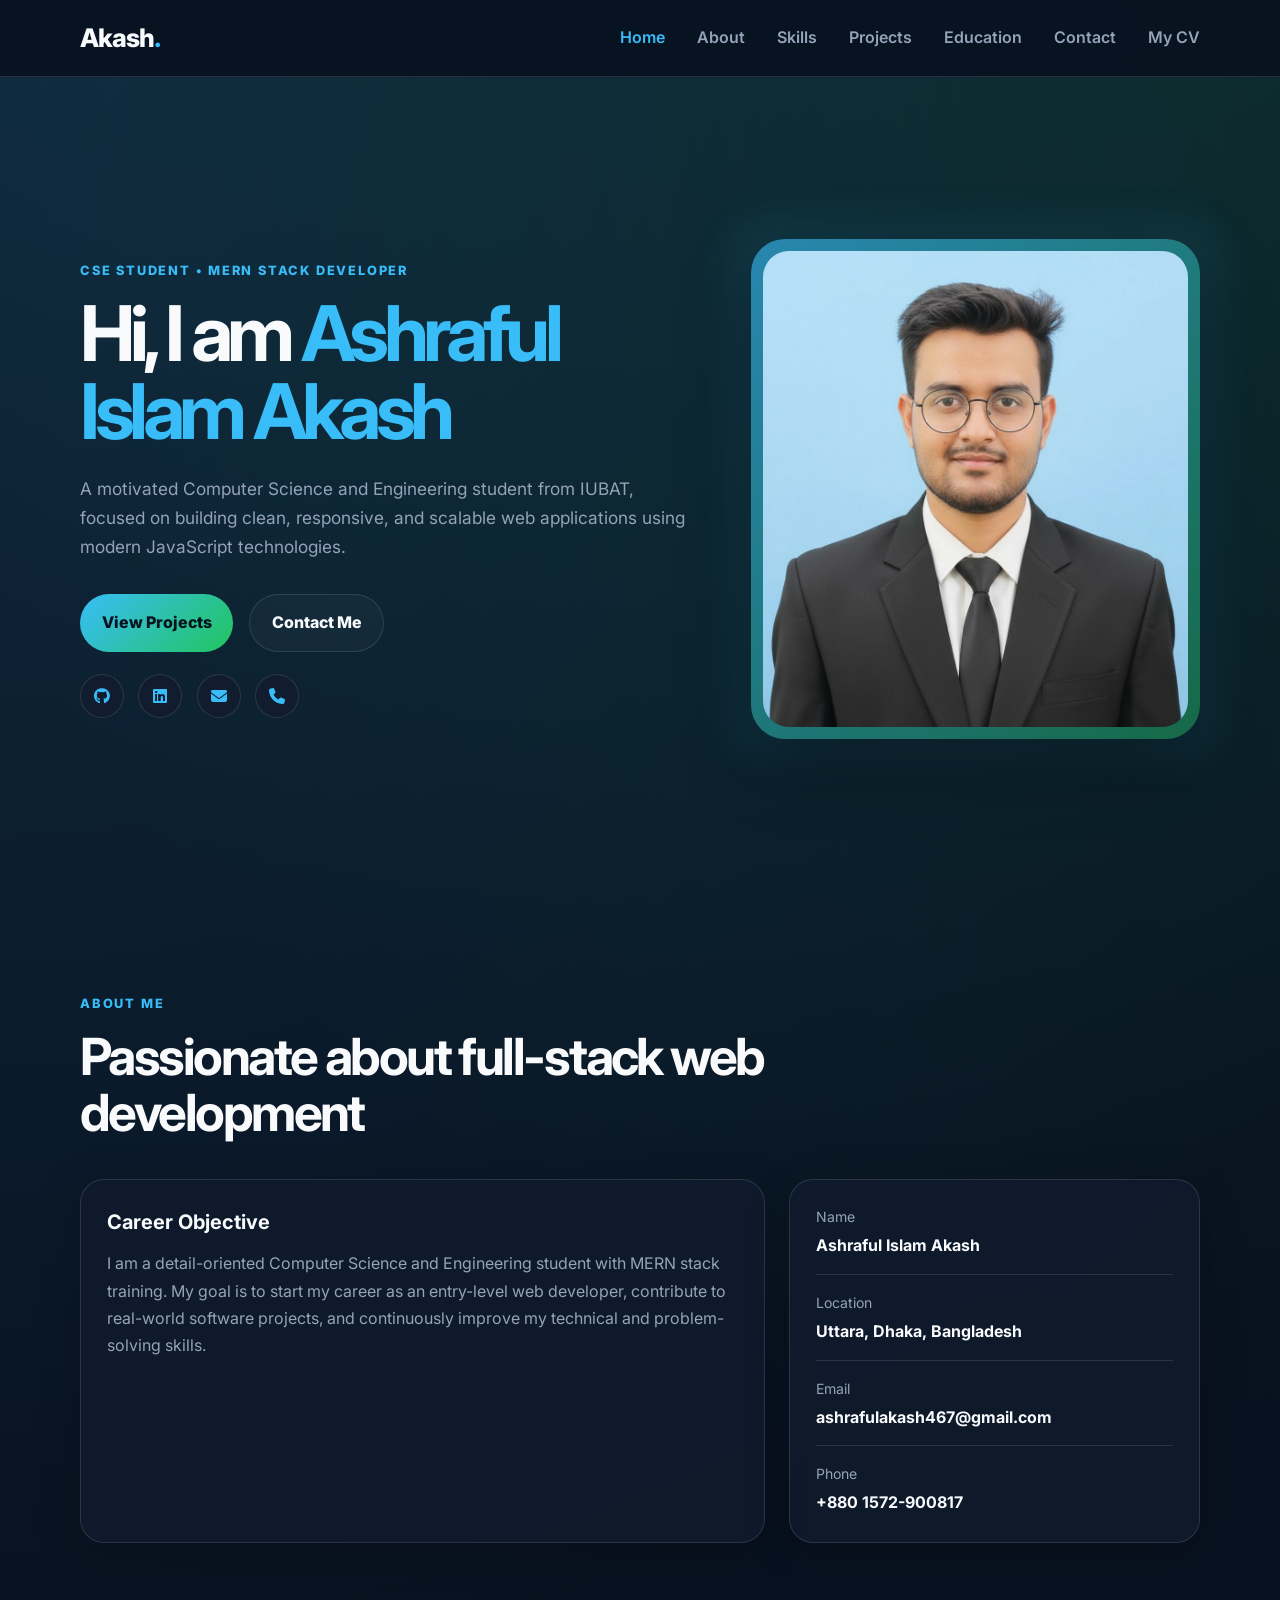
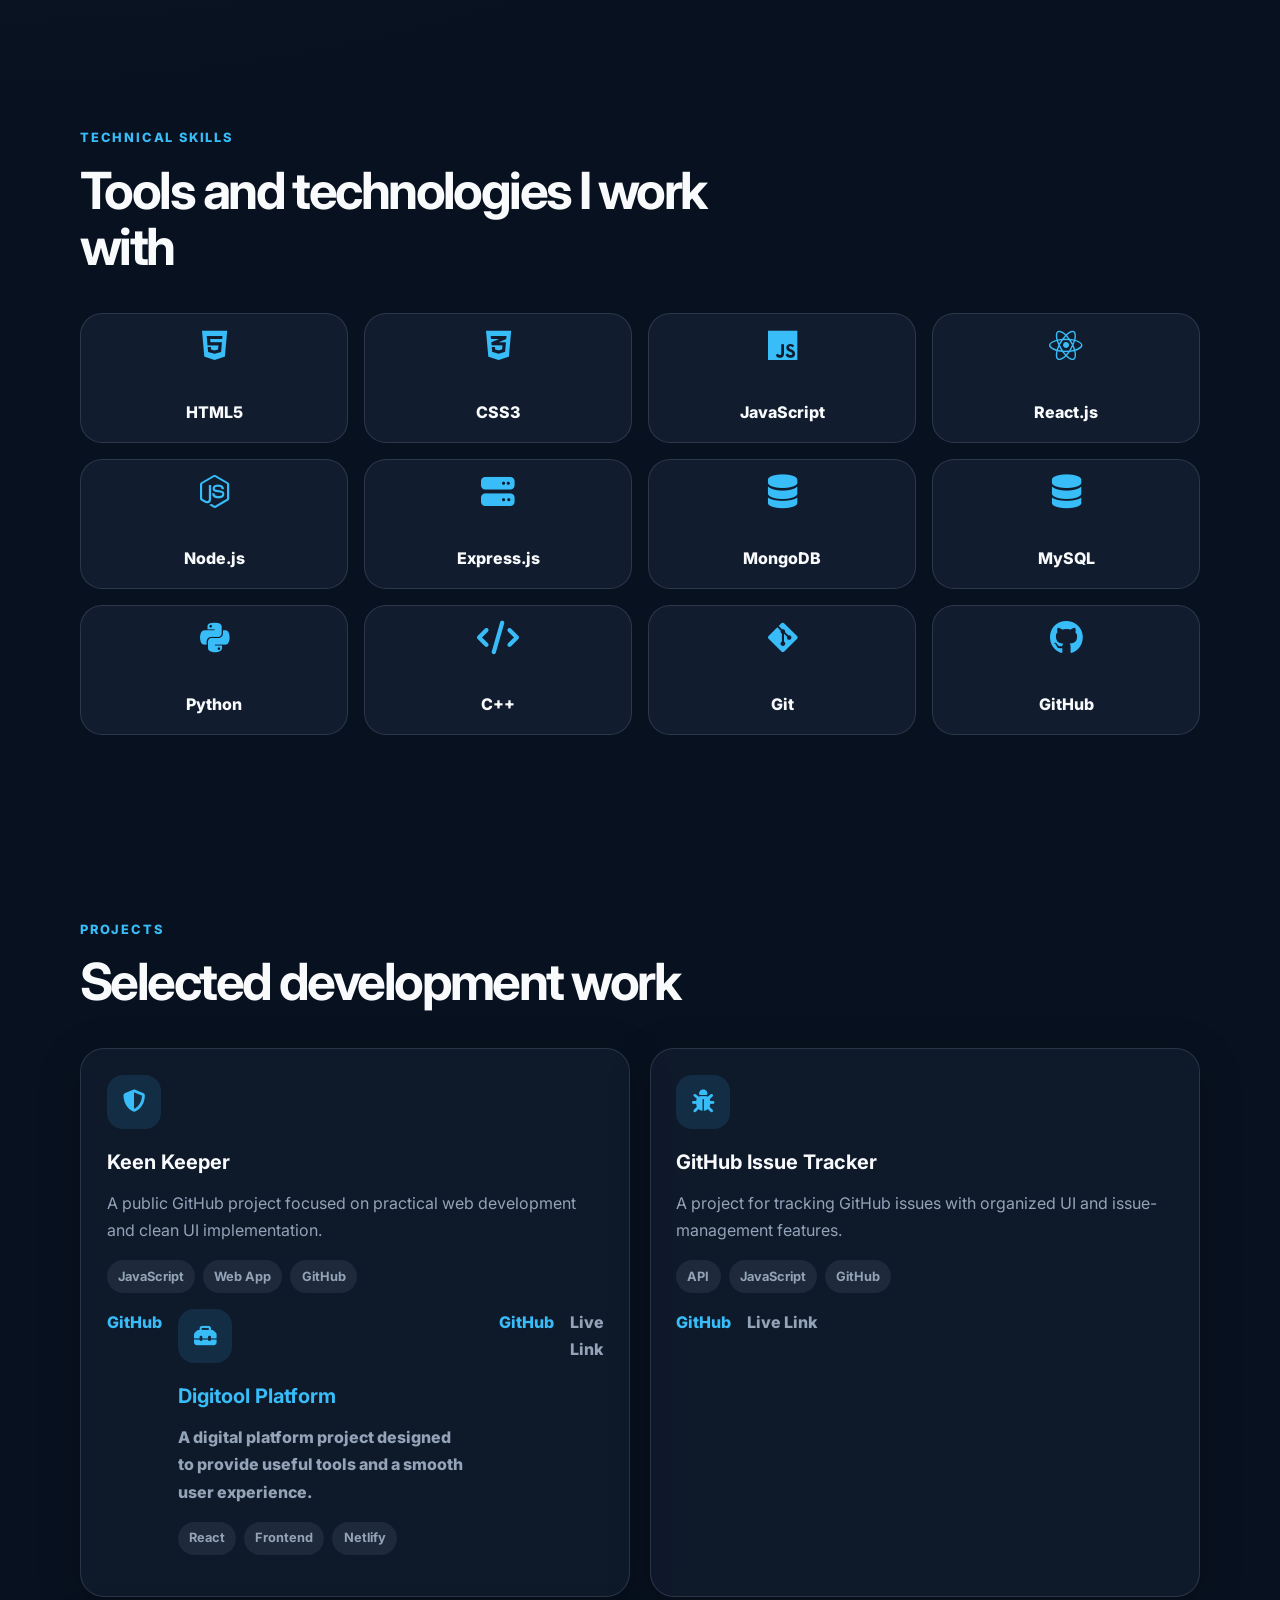
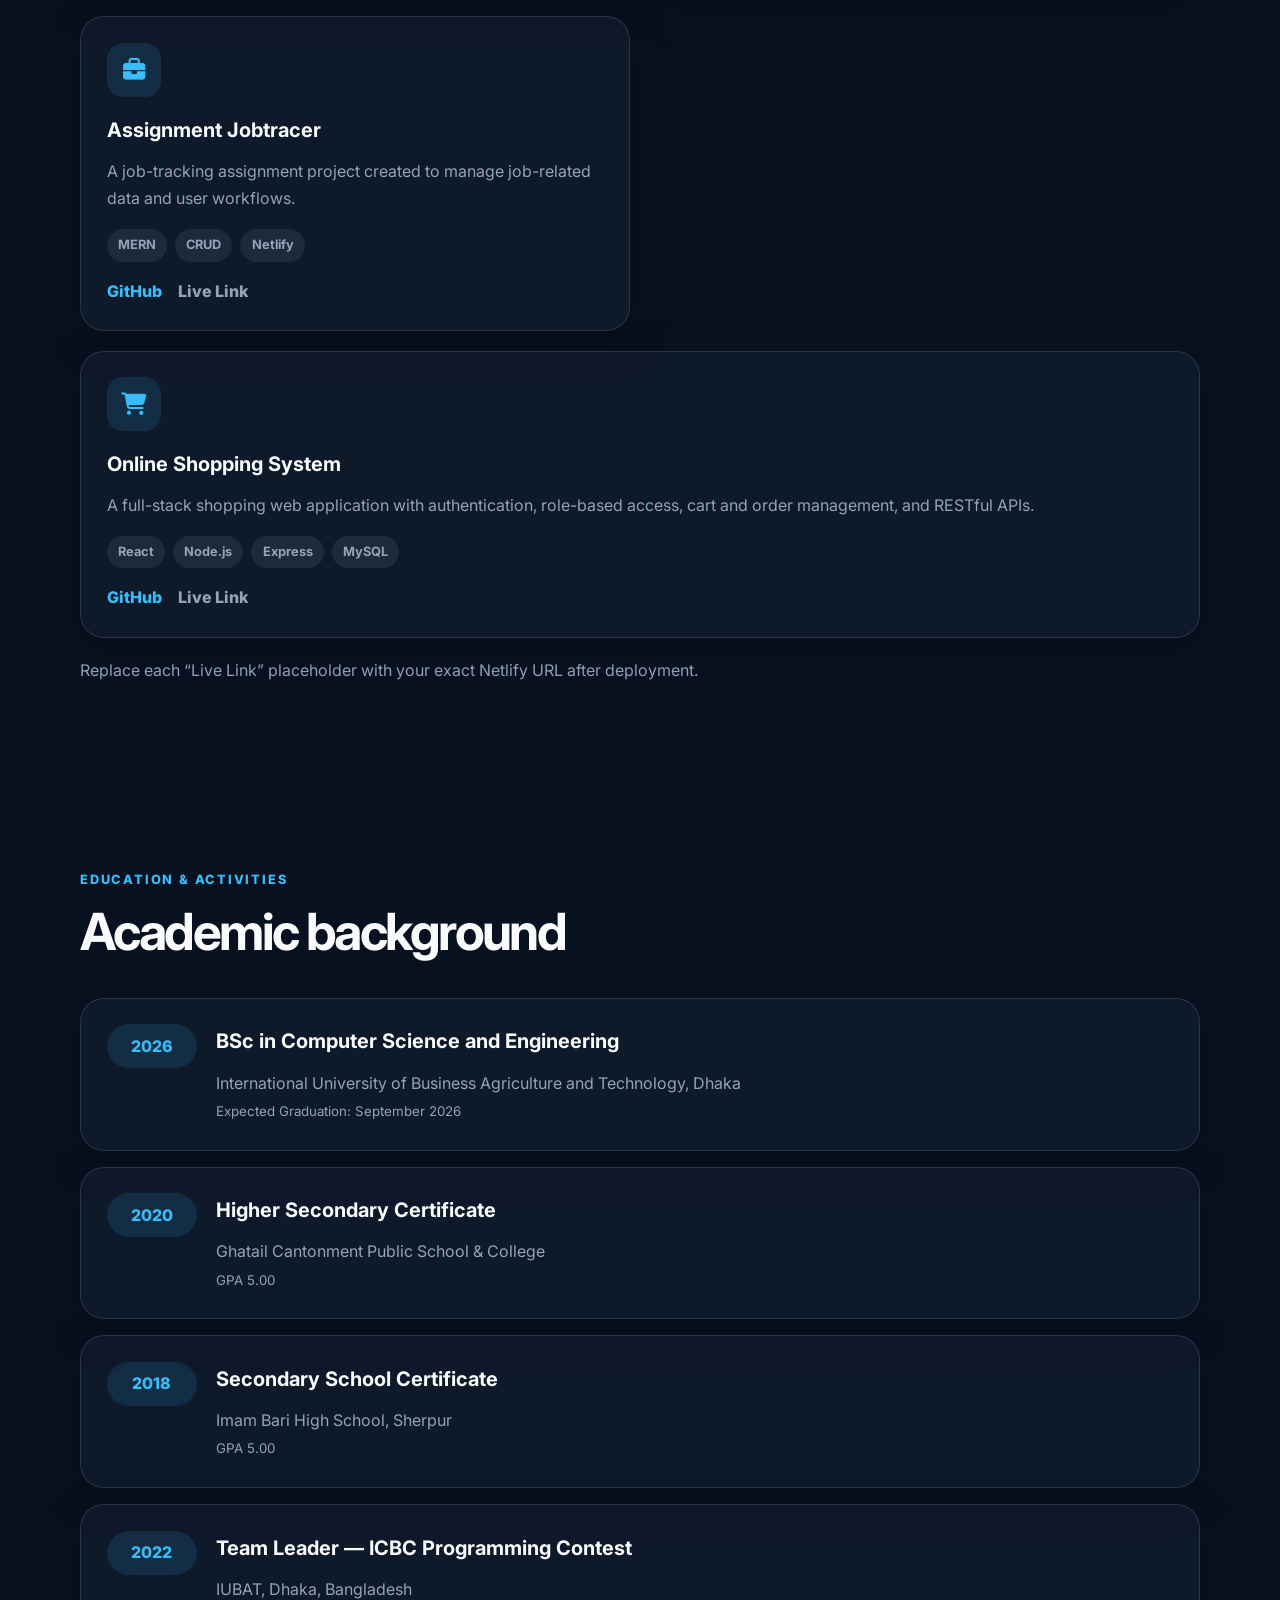
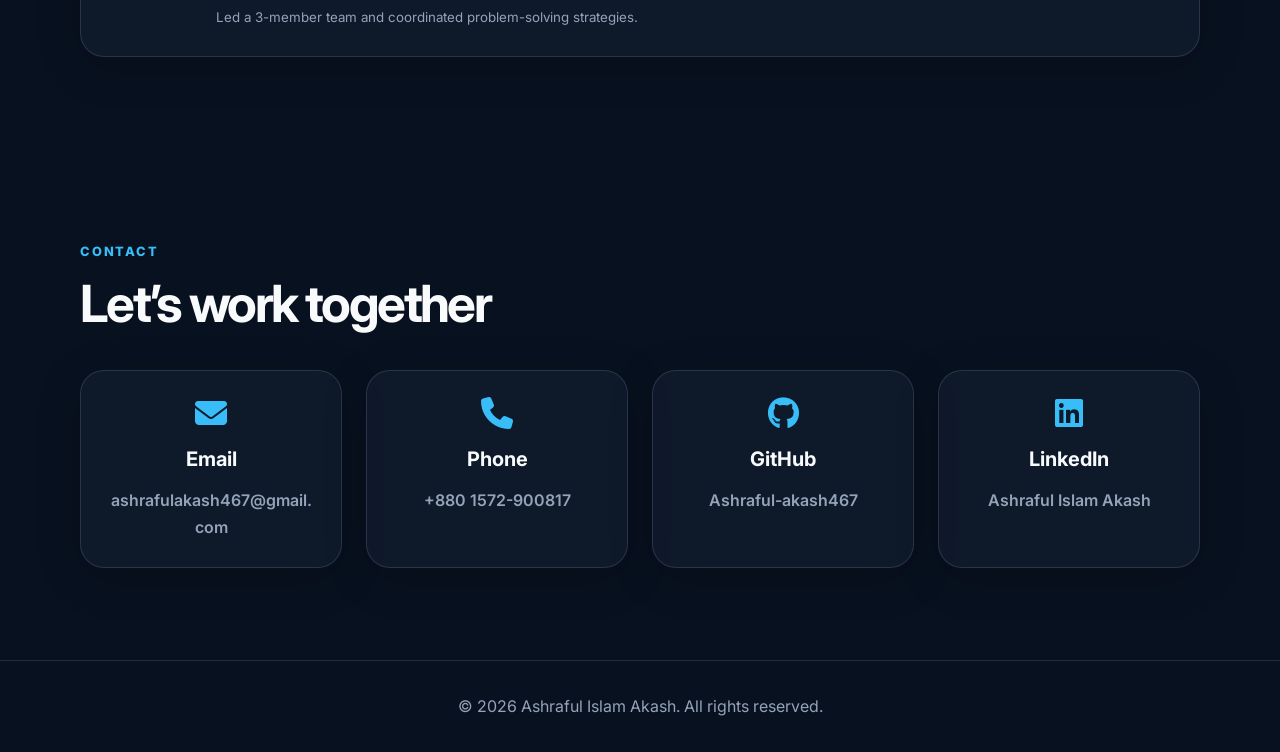
==== commit 736551cf: "fix errors" ====
--- a/index.html
+++ b/index.html
@@ -29,7 +29,7 @@
         <li><a href="#education">Education</a></li>
         <li><a href="#contact">Contact</a></li>
         <li>
-          <a href="assets/Ashraful-Islam-Akash-CV.docx" download>
+          <a href="assets/Ashraful Islam Akash cv.pdf" download>
             My CV
           </a>
         </li>
@@ -148,7 +148,7 @@
           <div class="project-tags"><span>JavaScript</span><span>Web App</span><span>GitHub</span></div>
           <div class="project-links">
             <a href="https://github.com/Ashraful-akash467/Assaignment_7_keen-keeper" target="_blank" rel="noopener">GitHub</a>
-            <a href="#" class="disabled">Live Link</a>
+            <a href="https://assignment-7keen-pot.netlify.app/" target="_blank" rel="noopener>Live Link</a>
           </div>
         </article>
 
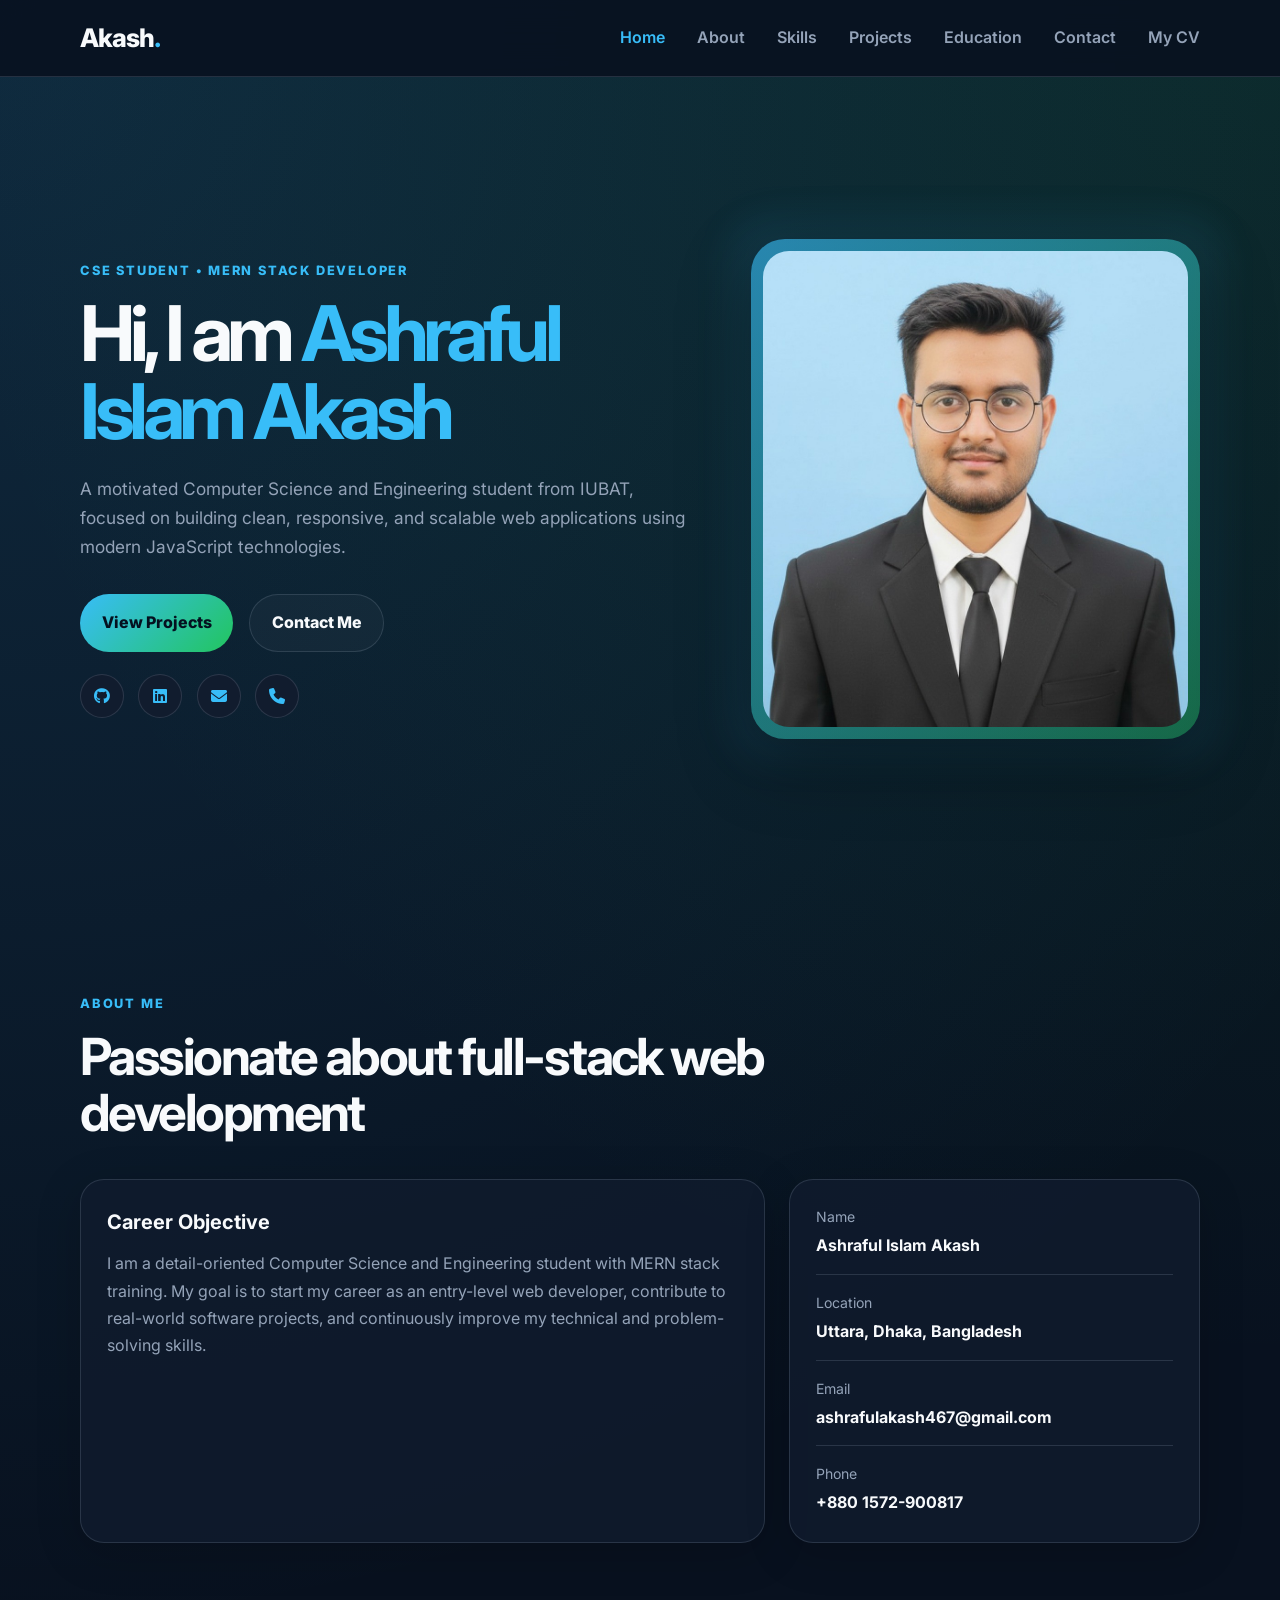
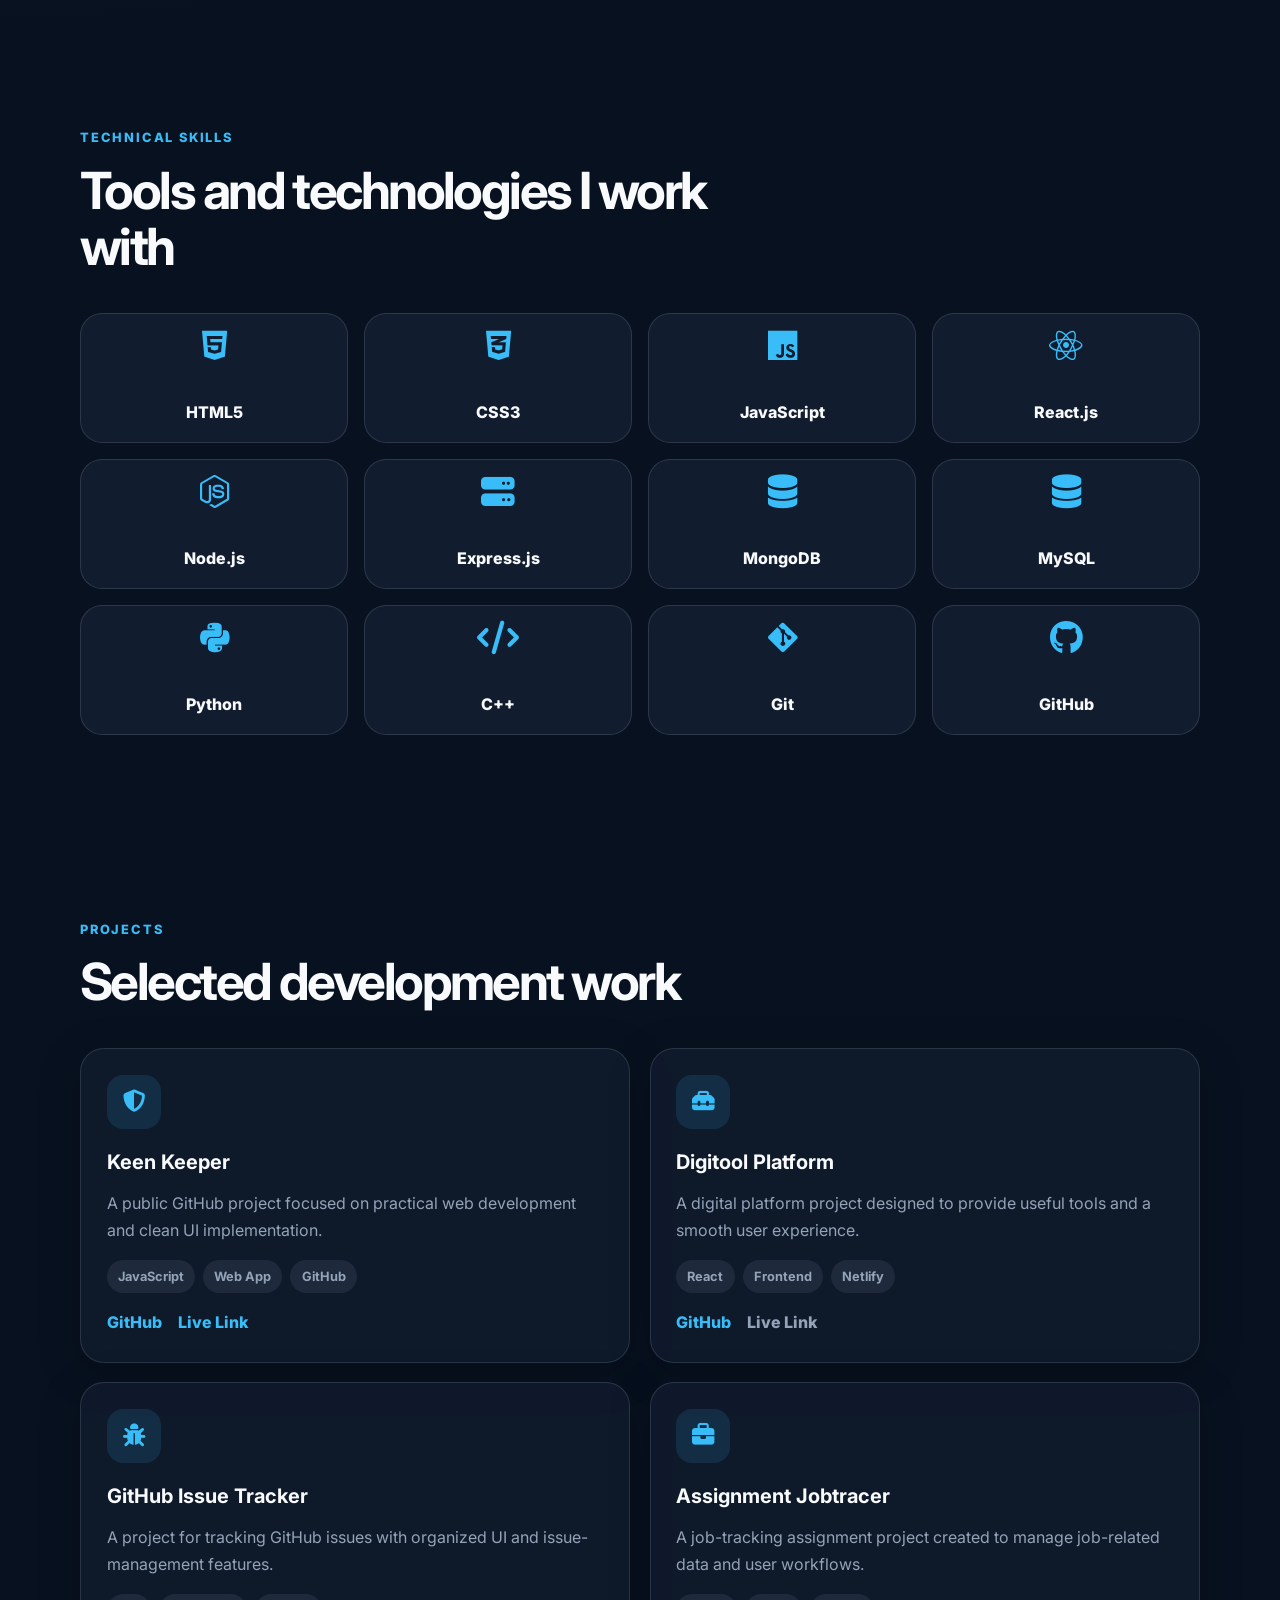
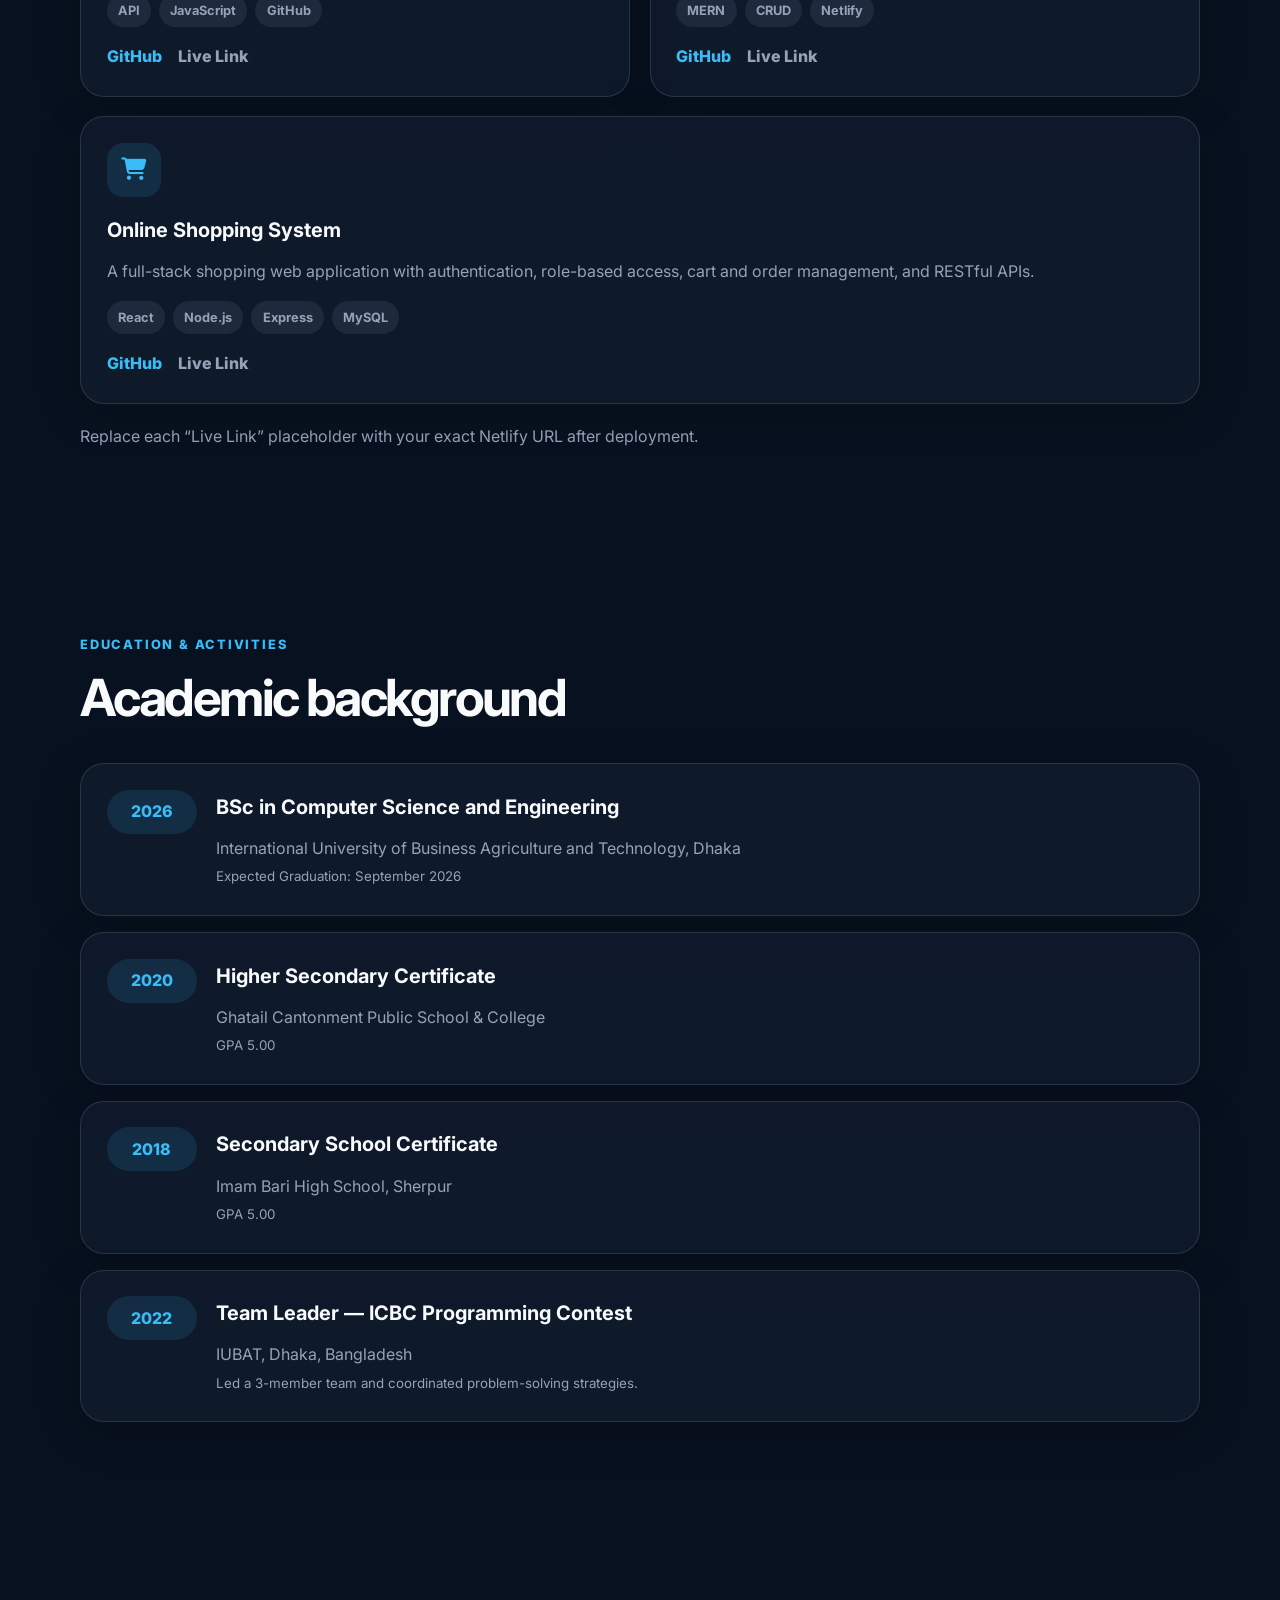
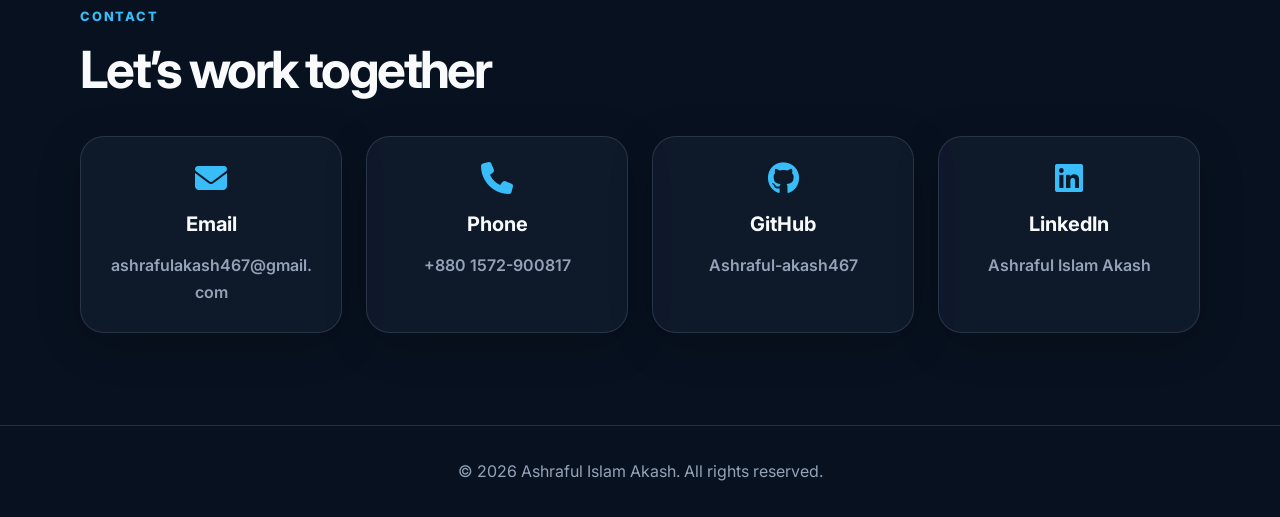
==== commit 8b266e6e: "Update index.html" ====
--- a/index.html
+++ b/index.html
@@ -148,7 +148,7 @@
           <div class="project-tags"><span>JavaScript</span><span>Web App</span><span>GitHub</span></div>
           <div class="project-links">
             <a href="https://github.com/Ashraful-akash467/Assaignment_7_keen-keeper" target="_blank" rel="noopener">GitHub</a>
-            <a href="https://assignment-7keen-pot.netlify.app/" target="_blank" rel="noopener>Live Link</a>
+            <a href="https://assignment-7keen-pot.netlify.app/" target="_blank" rel="noopener">Live Link</a>
           </div>
         </article>
 
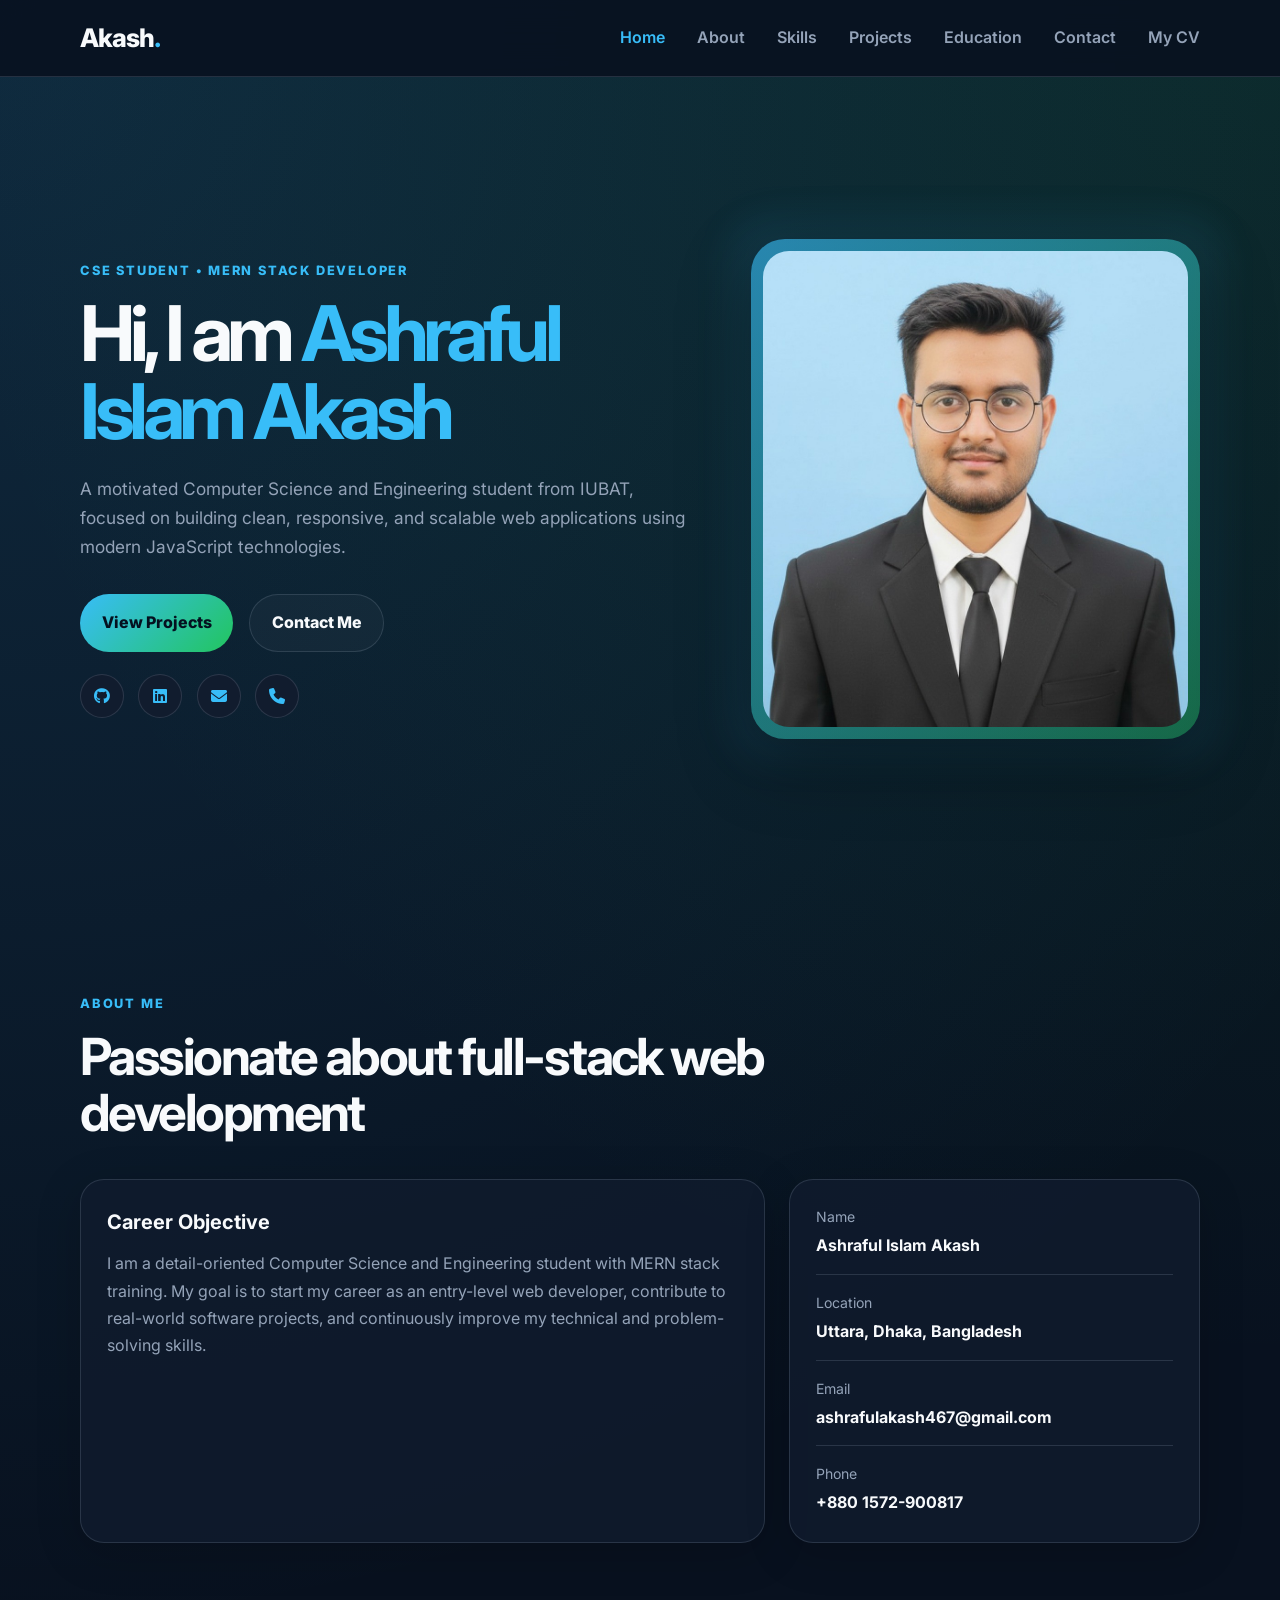
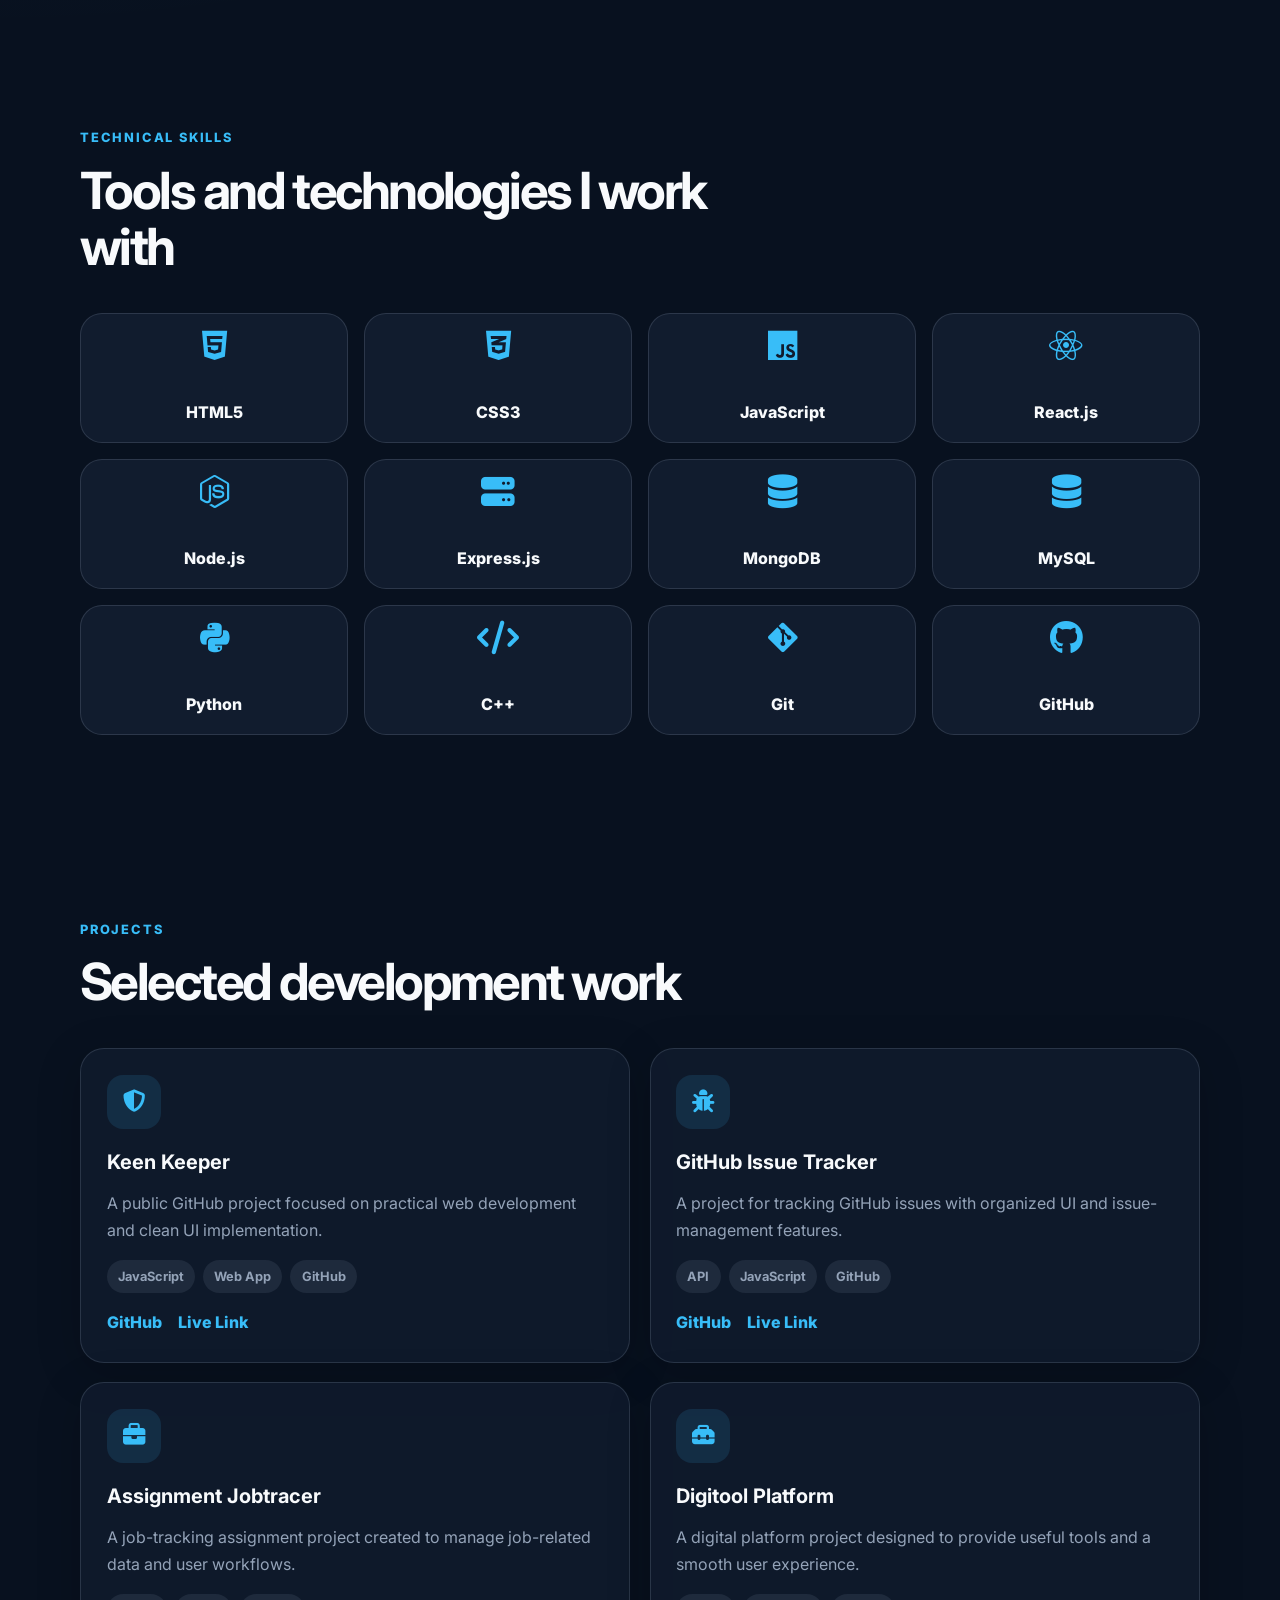
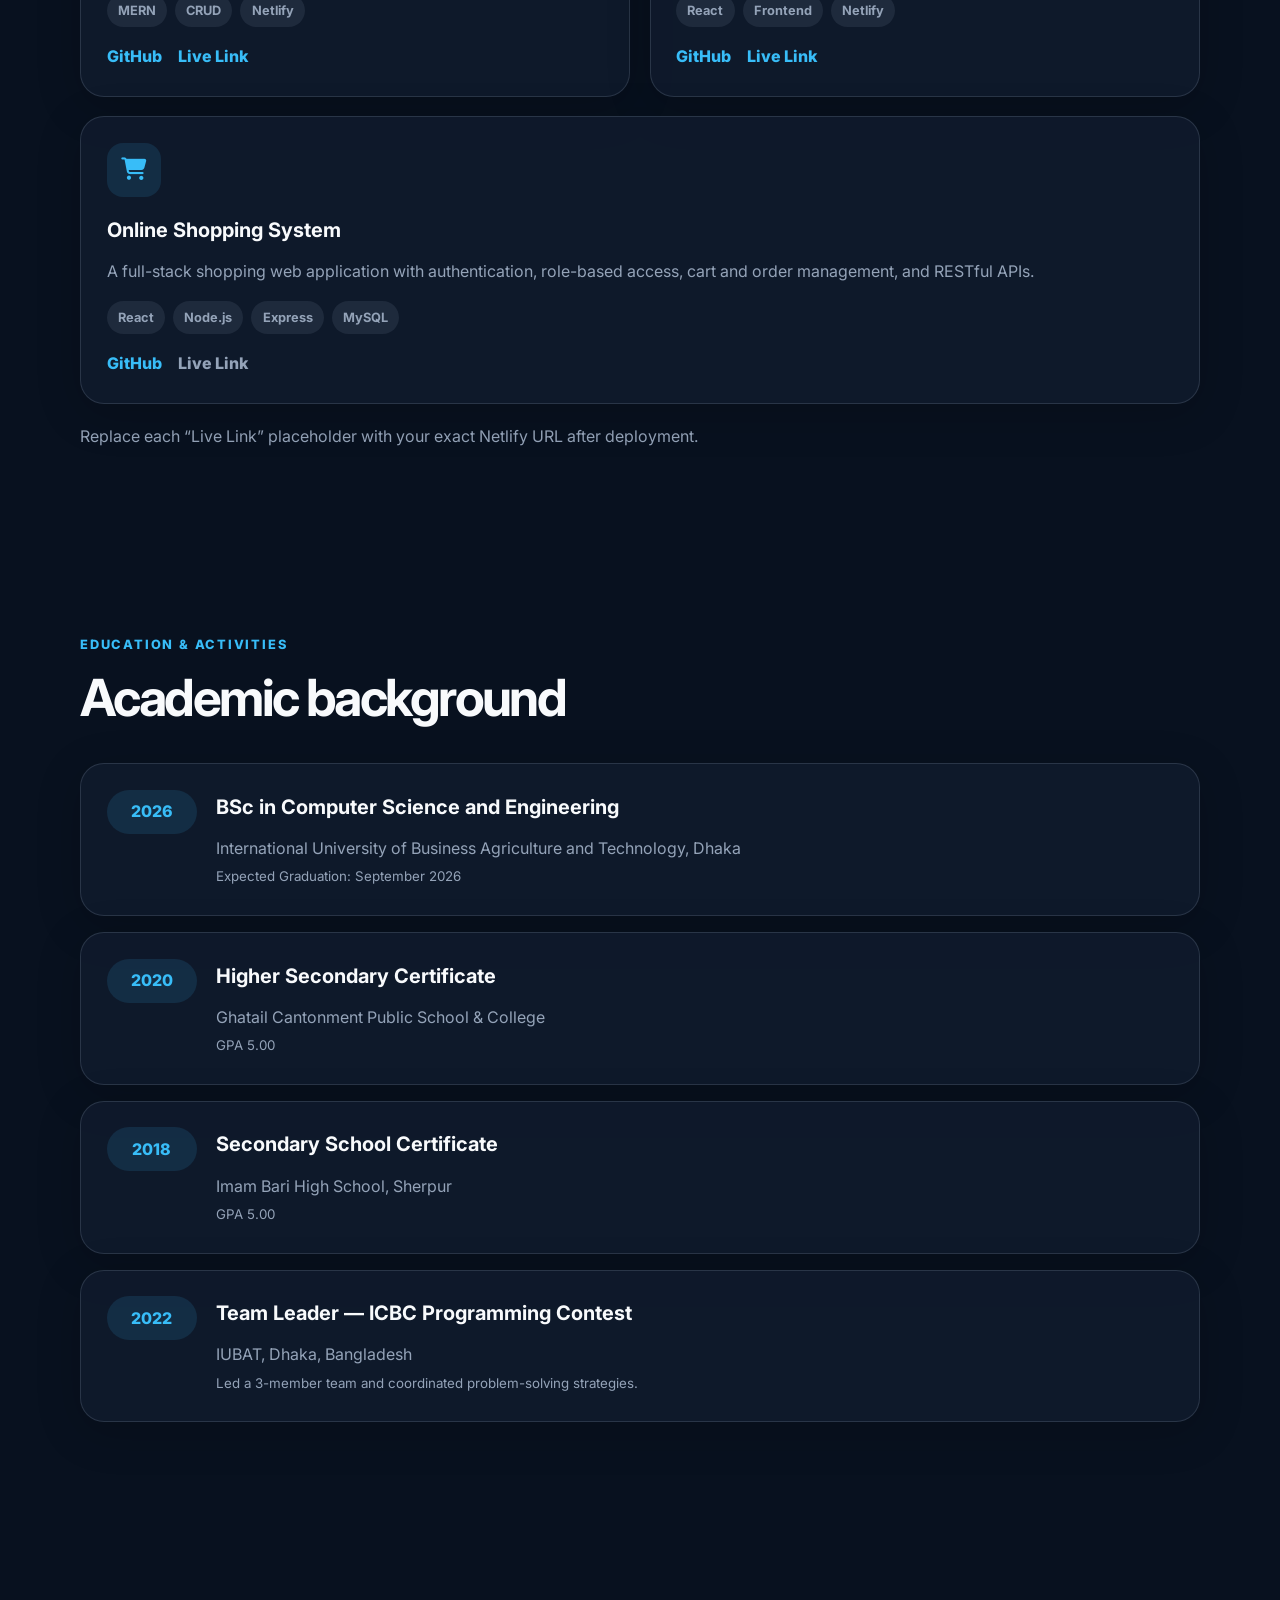
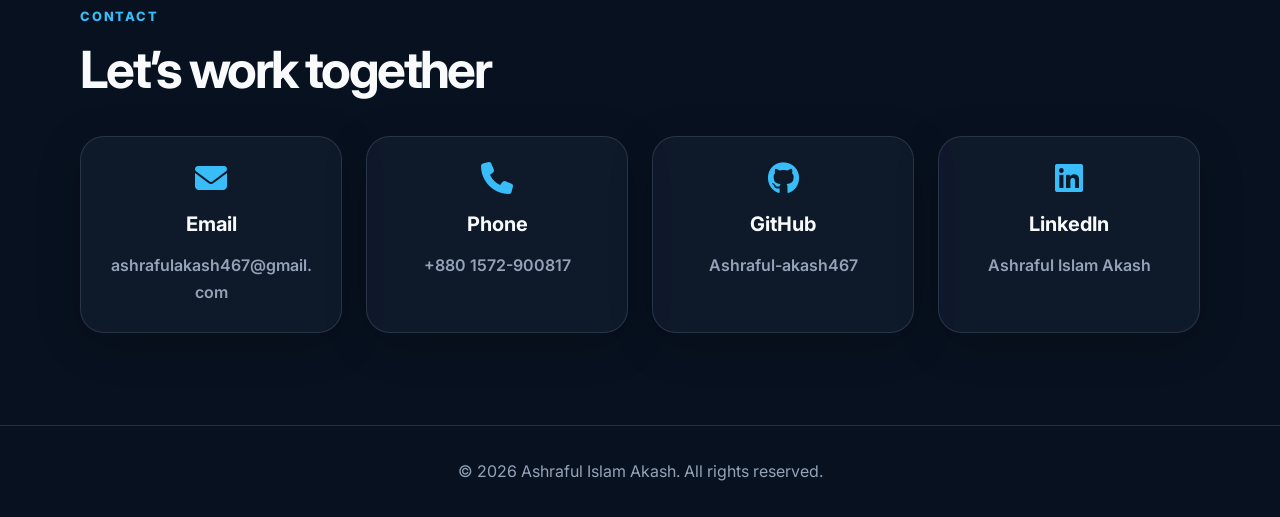
==== commit 36d72605: "Update index.html" ====
--- a/index.html
+++ b/index.html
@@ -152,6 +152,28 @@
           </div>
         </article>
 
+         <article class="project-card">
+          <div class="project-icon"><i class="fa-solid fa-bug"></i></div>
+          <h3>GitHub Issue Tracker</h3>
+          <p>A project for tracking GitHub issues with organized UI and issue-management features.</p>
+          <div class="project-tags"><span>API</span><span>JavaScript</span><span>GitHub</span></div>
+          <div class="project-links">
+            <a href="https://github.com/Ashraful-akash467/Assignment-5-github_issue_tracker-" target="_blank" rel="noopener">GitHub</a>
+            <a href="https://ashraful-akash467.github.io/Assignment-5-github_issue_tracker-/" target="_blank" rel="noopener">Live Link</a>
+          </div>
+        </article>
+
+         <article class="project-card">
+          <div class="project-icon"><i class="fa-solid fa-briefcase"></i></div>
+          <h3>Assignment Jobtracer</h3>
+          <p>A job-tracking assignment project created to manage job-related data and user workflows.</p>
+          <div class="project-tags"><span>MERN</span><span>CRUD</span><span>Netlify</span></div>
+          <div class="project-links">
+            <a href="https://github.com/Ashraful-akash467/Assaingment-Jobtracer" target="_blank" rel="noopener">GitHub</a>
+            <a href="https://ashraful-akash467.github.io/Assaingment-Jobtracer/"  target="_blank" rel="noopener">Live Link</a>
+          </div>
+        </article>
+
         <article class="project-card">
           <div class="project-icon"><i class="fa-solid fa-toolbox"></i></div>
           <h3>Digitool Platform</h3>
@@ -159,31 +181,10 @@
           <div class="project-tags"><span>React</span><span>Frontend</span><span>Netlify</span></div>
           <div class="project-links">
             <a href="https://github.com/Ashraful-akash467/Digitool-Platform" target="_blank" rel="noopener">GitHub</a>
-            <a href="#" class="disabled">Live Link</a>
-          </div>
-        </article>
-
-        <article class="project-card">
-          <div class="project-icon"><i class="fa-solid fa-bug"></i></div>
-          <h3>GitHub Issue Tracker</h3>
-          <p>A project for tracking GitHub issues with organized UI and issue-management features.</p>
-          <div class="project-tags"><span>API</span><span>JavaScript</span><span>GitHub</span></div>
-          <div class="project-links">
-            <a href="https://github.com/Ashraful-akash467/Assignment-5-github_issue_tracker-" target="_blank" rel="noopener">GitHub</a>
-            <a href="#" class="disabled">Live Link</a>
-          </div>
-        </article>
-
-        <article class="project-card">
-          <div class="project-icon"><i class="fa-solid fa-briefcase"></i></div>
-          <h3>Assignment Jobtracer</h3>
-          <p>A job-tracking assignment project created to manage job-related data and user workflows.</p>
-          <div class="project-tags"><span>MERN</span><span>CRUD</span><span>Netlify</span></div>
-          <div class="project-links">
-            <a href="https://github.com/Ashraful-akash467/Assaingment-Jobtracer" target="_blank" rel="noopener">GitHub</a>
-            <a href="#" class="disabled">Live Link</a>
-          </div>
-        </article>
+            <a href="https://resonant-nasturtium-2c9404.netlify.app/#" target="_blank" rel="noopener">Live Link</a>
+          </div>
+        </article>
+
 
         <article class="project-card featured">
           <div class="project-icon"><i class="fa-solid fa-cart-shopping"></i></div>
